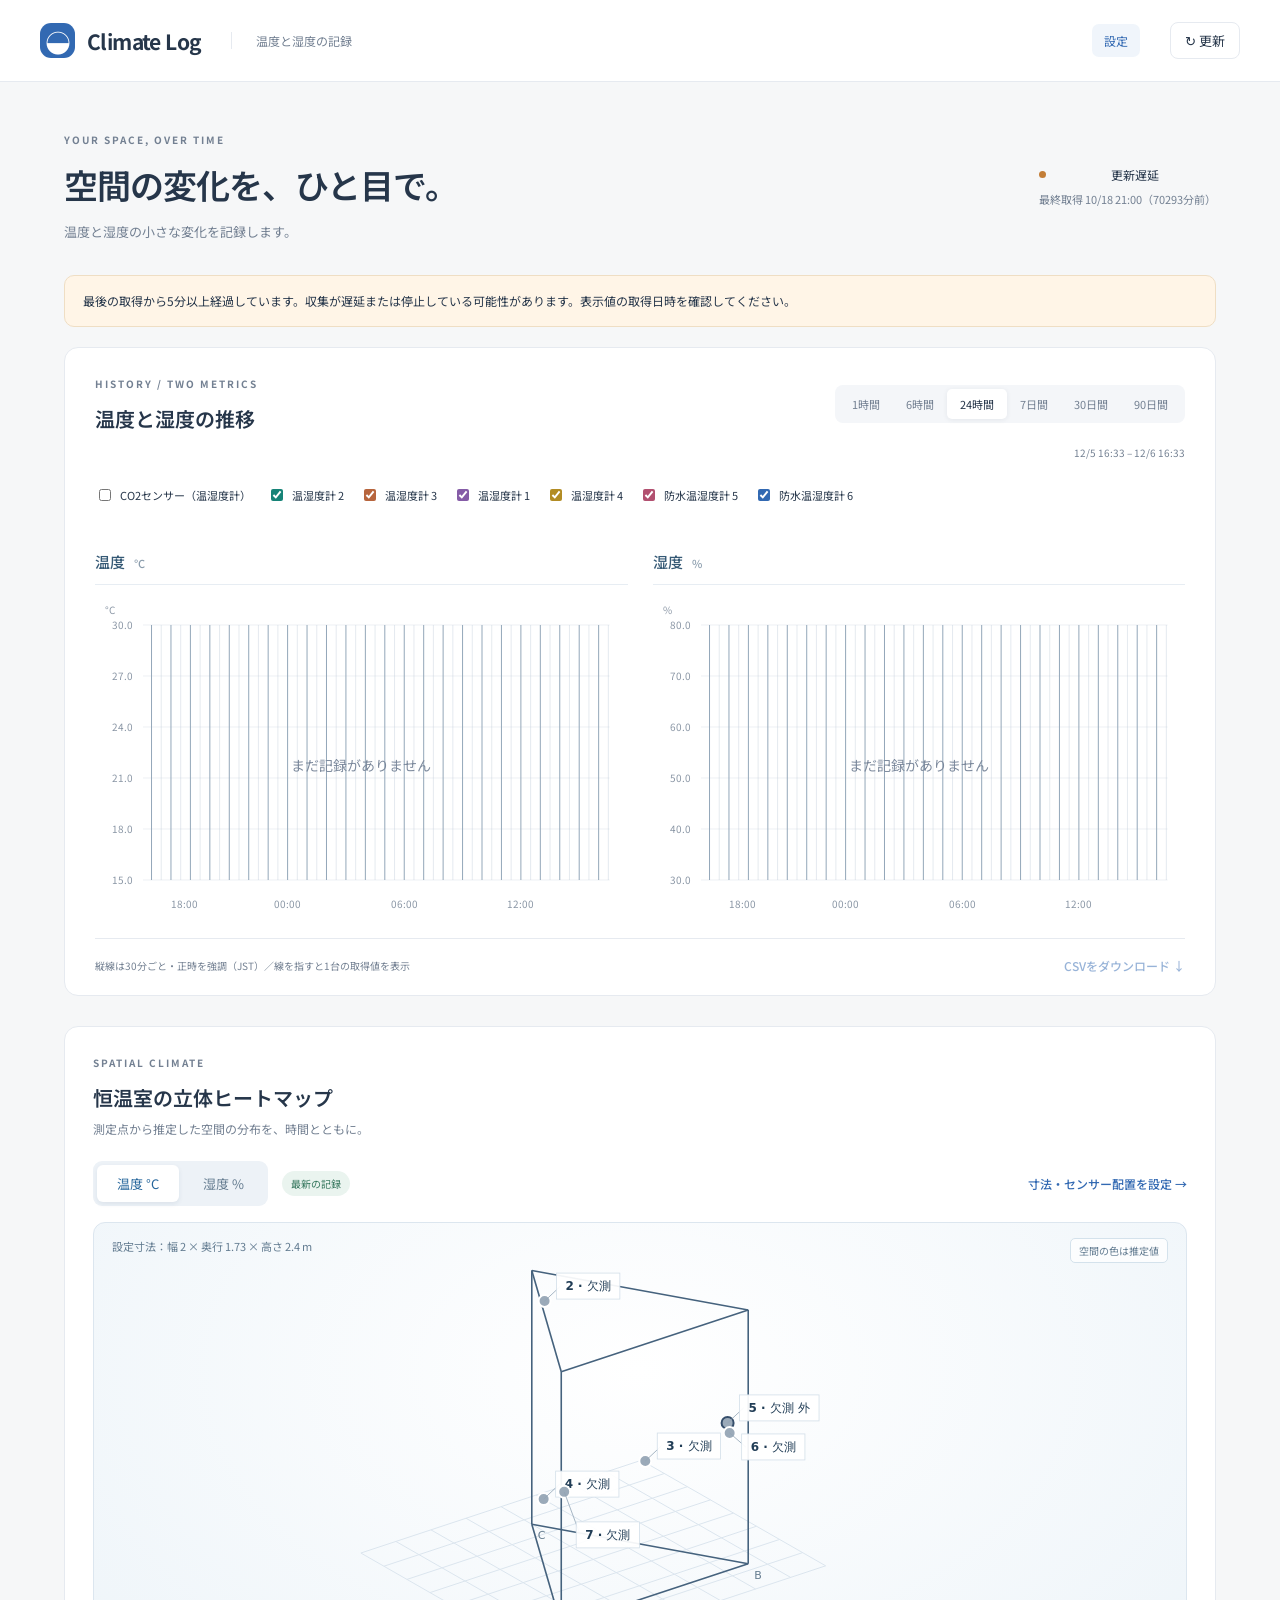
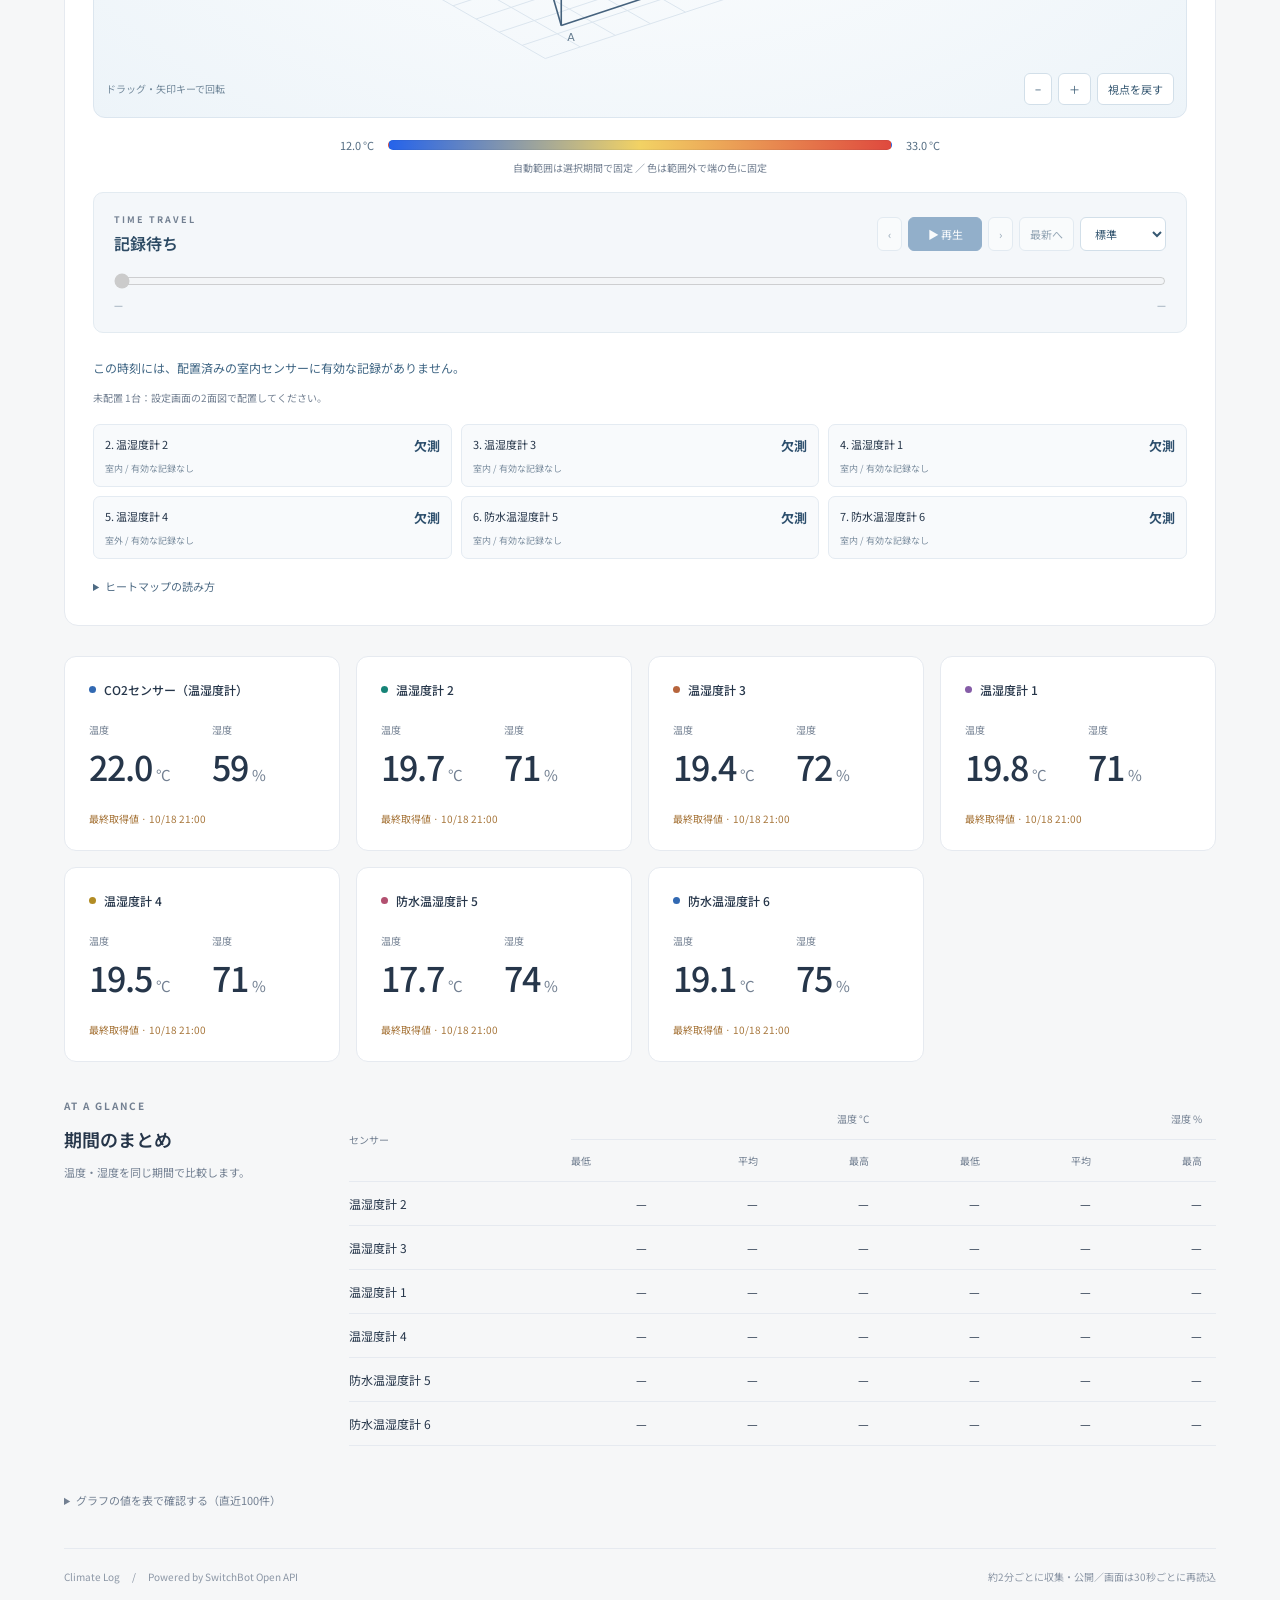
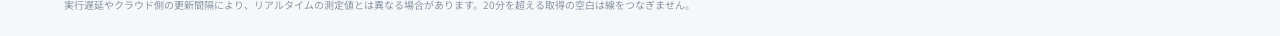
==== docs/index.html @ 937b3501 "Prioritize climate graphs, restore period controls and align half-hour grids" ====
<!doctype html>
<html lang="ja">
<head>
  <meta charset="utf-8">
  <meta name="viewport" content="width=device-width,initial-scale=1">
  <meta name="description" content="SwitchBot温湿度計の記録を、日々の変化がわかるグラフで。">
  <meta name="color-scheme" content="light">
  <title>Climate Log — 温度と湿度の記録</title>
  <link rel="stylesheet" href="./style.css?v=6">
</head>
<body>
  <header class="topbar"><a class="brand" href="./"><span class="brand-icon" aria-hidden="true">◒</span> Climate Log</a><span class="top-caption">温度と湿度の記録</span><a class="settings-link" href="./settings.html">設定</a><button id="refresh" class="refresh" type="button">↻ <span>更新</span></button></header>
  <main>
    <div class="intro"><div><p class="eyebrow">YOUR SPACE, OVER TIME</p><h1>空間の変化を、<br class="mobile-break">ひと目で。</h1><p class="subtitle">温度と湿度の小さな変化を記録します。</p></div><div class="connection"><span id="status-dot" class="dot"></span><span id="connection-label">読み込み中</span><small id="last-update">取得状態を確認しています</small></div></div>
    <div id="notice" class="notice" role="status" aria-live="polite" hidden></div>
    <section id="setup" class="setup" hidden aria-labelledby="setup-title"><span class="setup-icon" aria-hidden="true">⌁</span><div><p class="eyebrow">READY TO CONNECT</p><h2 id="setup-title">最初の記録を待っています</h2><p>GitHubにSwitchBotの接続情報を登録すると、ここに実際の温度と湿度が表示されます。</p><ol><li>SwitchBotアプリでToken・Secretを取得</li><li>リポジトリのActions secretsに登録</li><li>Actionsから「Collect and publish climate」を実行</li></ol><p class="setup-note">APIキーをこのページに入力する必要はありません。詳しい手順はリポジトリのREADMEをご覧ください。</p><button id="demo-toggle" class="text-button" type="button">サンプルデータで表示を試す →</button></div></section>
    <section class="chart-panel history-panel" aria-labelledby="chart-title"><div class="panel-heading"><div><p class="eyebrow">HISTORY / TWO METRICS</p><h2 id="chart-title">温度と湿度の推移</h2></div><div class="periods" role="group" aria-label="表示期間"><button type="button" data-days="0.041666666666666664" aria-pressed="false">1時間</button><button type="button" data-days="0.25" aria-pressed="false">6時間</button><button type="button" data-days="1" aria-pressed="true">24時間</button><button type="button" data-days="7" aria-pressed="false">7日間</button><button type="button" data-days="30" aria-pressed="false">30日間</button><button type="button" data-days="90" aria-pressed="false">90日間</button></div></div><p id="range-label" class="range-label history-range"></p><div id="legend" class="legend" aria-label="グラフの表示センサー"></div><div class="parallel-charts"><section class="metric-chart" aria-labelledby="temperature-chart-title"><h3 id="temperature-chart-title">温度 <span>°C</span></h3><div class="chart-wrap"><svg tabindex="0" id="chart-temperature" role="img" aria-label="温度の推移グラフ"></svg><div id="chart-empty-temperature" class="chart-empty"><span>まだ記録がありません</span></div><div id="tooltip-temperature" class="tooltip" role="tooltip" hidden></div></div></section><section class="metric-chart" aria-labelledby="humidity-chart-title"><h3 id="humidity-chart-title">湿度 <span>%</span></h3><div class="chart-wrap"><svg tabindex="0" id="chart-humidity" role="img" aria-label="湿度の推移グラフ"></svg><div id="chart-empty-humidity" class="chart-empty"><span>まだ記録がありません</span></div><div id="tooltip-humidity" class="tooltip" role="tooltip" hidden></div></div></section></div><div class="chart-footer"><span>縦線は30分ごと・正時を強調（JST）／線を指すと1台の取得値を表示</span><button id="csv" class="text-button" type="button" disabled>CSVをダウンロード ↓</button></div></section>
    <section class="spatial-panel" aria-labelledby="heat-title">
      <div class="panel-heading"><div><p class="eyebrow">SPATIAL CLIMATE</p><h2 id="heat-title">恒温室の立体ヒートマップ</h2><p class="panel-subtitle">測定点から推定した空間の分布を、時間とともに。</p></div></div>
      <div class="heat-toolbar"><div role="tablist" aria-label="ヒートマップの表示項目" class="heat-tabs"><button id="heat-temperature-tab" type="button" role="tab" data-heat-metric="temperature" aria-selected="true" aria-controls="heat-visual">温度 °C</button><button id="heat-humidity-tab" type="button" role="tab" data-heat-metric="humidity" aria-selected="false" aria-controls="heat-visual">湿度 %</button></div><span id="heat-live-label" class="live-pill">最新の記録</span><a href="./settings.html#placement-title" class="text-button">寸法・センサー配置を設定 →</a></div>
      <div class="heat-visual" id="heat-visual" role="tabpanel" aria-labelledby="heat-temperature-tab"><div class="scene-meta"><span id="heat-dimensions"></span><span class="estimate-badge">空間の色は推定値</span></div><canvas id="heatmap-canvas" tabindex="0" role="img" aria-label="三角柱状恒温室の3Dヒートマップ">実測値は下のセンサー一覧をご覧ください。</canvas><div class="scene-tools"><span>ドラッグ・矢印キーで回転</span><button type="button" id="heat-zoom-out" aria-label="3D表示を縮小">−</button><button type="button" id="heat-zoom-in" aria-label="3D表示を拡大">＋</button><button type="button" id="heat-reset-view">視点を戻す</button></div></div>
      <div class="heat-legend"><span id="heat-scale-min">—</span><div id="heat-colorbar" class="colorbar"></div><span id="heat-scale-max">—</span></div><p id="heat-scale-note" class="field-hint"></p>
      <div class="time-player"><div class="time-player-head"><div><p class="eyebrow">TIME TRAVEL</p><output id="heat-time-label" for="heat-time">記録待ち</output></div><div class="player-buttons"><button type="button" id="heat-prev" aria-label="前の取得時刻">‹</button><button type="button" id="heat-play" aria-pressed="false">▶ 再生</button><button type="button" id="heat-next" aria-label="次の取得時刻">›</button><button type="button" id="heat-latest">最新へ</button><select id="heat-speed" aria-label="再生速度"><option value="2000">ゆっくり</option><option value="1000" selected>標準</option><option value="300">速い</option></select></div></div><input id="heat-time" type="range" min="0" max="0" value="0" aria-label="ヒートマップの取得時刻"><div class="time-ends"><span id="heat-start">—</span><span id="heat-end">—</span></div></div>
      <p id="heat-status" class="spatial-status" role="status">センサーを配置すると、室内の分布を推定できます。</p><p id="heat-unplaced" class="field-hint"></p><div id="heat-sensor-list" class="heat-sensor-list" aria-label="選択時刻のセンサー実測値"></div>
      <details class="heat-method"><summary>ヒートマップの読み方</summary><p>丸印は配置したセンサー、その横の数字は実測値です。面の色は室内の有効な測定点から距離による重み付けで推定した値です。測定点が少ない場所や測定点に囲まれていない場所ほど不確かです。空気の流れや壁の断熱は計算していません。</p><p>室外センサーは点と実測値だけを表示し、室内の補間には使いません。選択時刻より未来の値や有効時間を超えた古い値は使いません。配置設定は現在の配置を過去の記録にも適用します。再生は選択期間内の実際の取得時刻に沿って進みます。</p></details>
    </section>
    <section id="sensor-cards" class="sensor-cards" aria-label="センサーの現在値"></section>
    <section class="details" id="summary-section"><div><p class="eyebrow">AT A GLANCE</p><h2>期間のまとめ</h2><p>温度・湿度を同じ期間で比較します。</p></div><div class="table-wrap"><table><thead><tr><th rowspan="2" scope="col">センサー</th><th colspan="3" scope="colgroup">温度 °C</th><th colspan="3" scope="colgroup">湿度 %</th></tr><tr><th>最低</th><th>平均</th><th>最高</th><th>最低</th><th>平均</th><th>最高</th></tr></thead><tbody id="summary"></tbody></table></div></section>
    <details class="readings" id="readings-section"><summary>グラフの値を表で確認する（直近100件）</summary><div class="table-wrap"><table><thead><tr><th>取得日時（JST）</th><th>センサー</th><th>温度 °C</th><th>湿度 %</th></tr></thead><tbody id="readings"></tbody></table></div></details>
    <footer><span>Climate Log <span class="footer-divider">/</span> Powered by SwitchBot Open API</span><span id="cadence-label">約2分ごとに収集・公開／画面は60秒ごとに再読込</span><p>実行遅延やクラウド側の更新間隔により、リアルタイムの測定値とは異なる場合があります。<span id="gap-label">20分を超える取得の空白は線をつなぎません。</span></p></footer>
  </main><script type="module" src="./app.mjs?v=6"></script>
</body>
</html>
---- docs/style.css ----
@import url('https://fonts.googleapis.com/css2?family=Noto+Sans+JP:wght@400;500;600;700&display=swap');
:root{font-family:Inter,"Noto Sans JP",system-ui,sans-serif;color:#26364a;background:#f6f7f8;font-synthesis:none;--blue:#3269b2;--muted:#738092;--line:#e6eaf0}*{box-sizing:border-box}body{margin:0}button,a{-webkit-tap-highlight-color:transparent}button{font:inherit;cursor:pointer}button:focus-visible,a:focus-visible,summary:focus-visible{outline:3px solid #588acf;outline-offset:4px}button:disabled{opacity:.4;cursor:default}button{color:inherit}a{color:inherit;text-decoration:none}.topbar{background:#fff;border-bottom:1px solid var(--line);height:82px;display:flex;align-items:center;gap:30px;padding:0 max(calc((100% - 1200px)/2),32px)}.brand{font-size:21px;letter-spacing:-.6px;font-weight:700;display:flex;align-items:center;gap:12px}.brand-icon{display:grid;place-items:center;font-size:26px;color:#fff;background:var(--blue);height:35px;width:35px;border-radius:11px}.top-caption{font-size:12px;color:var(--muted);border-left:1px solid var(--line);padding-left:24px}.refresh{margin-left:auto;background:white;border:1px solid var(--line);border-radius:8px;padding:8px 14px;font-size:13px}main{max-width:1200px;margin:auto;padding:50px 24px 22px}.intro{display:flex;justify-content:space-between;align-items:center;margin-bottom:34px;gap:25px}.eyebrow{font-size:10px;letter-spacing:2px;font-weight:700;color:var(--muted);margin:0 0 13px}h1{font-size:34px;font-weight:600;letter-spacing:-1px;margin:0 0 13px}h2{font-size:20px;font-weight:600;margin:0}.subtitle{font-size:13px;color:var(--muted);margin:0}.mobile-break{display:none}.connection{display:grid;grid-template-columns:auto auto;column-gap:8px;row-gap:8px;font-size:12px;align-items:center}.connection small{grid-column:1/3;color:var(--muted);font-size:11px}.dot{width:7px;height:7px;border-radius:50%;background:#adb7c5}.dot.ok{background:#2c9c80;box-shadow:0 0 0 4px #e4f3ed}.dot.error{background:#c37e37}.notice{padding:14px 18px;background:#fff5e7;border:1px solid #efdec4;border-radius:10px;font-size:12px;margin-bottom:20px;line-height:1.8}.notice[hidden],.setup[hidden],.tooltip[hidden]{display:none}.setup{background:#edf3fa;border:1px solid #dce7f5;border-radius:14px;padding:28px 32px;display:flex;gap:24px;margin:0 0 25px}.setup-icon{font-size:48px;color:var(--blue);line-height:1}.setup .eyebrow{color:#6786ad}.setup p,.setup ol{font-size:12px;line-height:1.9;color:#5c718d}.setup ol{padding-left:20px}.setup-note{font-size:11px!important}.text-button{border:0;background:transparent;padding:5px 0;color:var(--blue);font-size:12px;font-weight:500}.sensor-cards{display:grid;grid-template-columns:repeat(auto-fit,minmax(230px,1fr));gap:16px;margin-bottom:26px}.sensor-card{background:white;border:1px solid var(--line);border-radius:12px;padding:24px;position:relative;overflow:hidden}.sensor-name{font-size:12px;font-weight:500;display:flex;align-items:center;gap:8px;margin:0 0 24px}.sensor-name i{height:7px;width:7px;border-radius:50%;background:var(--sensor)}.card-values{display:grid;grid-template-columns:1fr 1fr;gap:20px}.card-values small{font-size:10px;display:block;color:var(--muted);margin-bottom:5px}.value{font-size:34px;letter-spacing:-1px;white-space:nowrap;font-weight:500}.value span{font-size:15px;color:var(--muted);margin-left:4px;font-weight:400}.card-time{color:var(--muted);font-size:10px;margin:20px 0 0}.card-time.stale{color:#a7763b}.chart-panel{background:white;border:1px solid var(--line);border-radius:14px;padding:28px 30px 16px}.panel-heading{display:flex;justify-content:space-between;align-items:center;gap:15px}.periods{display:flex;padding:4px;background:#f4f6f9;border-radius:8px}.periods button{border:0;background:transparent;padding:7px 13px;border-radius:5px;font-size:11px;color:var(--muted)}.periods button[aria-pressed=true]{background:white;color:#26364a;box-shadow:0 1px 5px #24364c14}.chart-controls{display:flex;justify-content:space-between;align-items:center;margin-top:28px;border-bottom:1px solid var(--line)}.metrics{display:flex;gap:23px}.metrics button{background:none;border:0;border-bottom:2px solid transparent;padding:0 0 14px;font-size:13px;color:var(--muted)}.metrics button span{font-size:10px;margin-left:4px}.metrics button[aria-pressed=true]{color:var(--blue);border-bottom-color:var(--blue);font-weight:600}.range-label{font-size:10px;color:var(--muted)}.legend{display:flex;flex-wrap:wrap;gap:16px;min-height:47px;align-items:center}.legend label{display:flex;gap:6px;align-items:center;font-size:11px;cursor:pointer}.legend input{accent-color:var(--sensor);width:12px;height:12px}.chart-wrap{position:relative;min-height:260px}#chart{display:block;width:100%;height:auto;min-height:260px;overflow:visible;touch-action:pan-y}.chart-empty{position:absolute;inset:0;display:flex;align-items:center;justify-content:center;flex-direction:column;gap:10px;color:#7d8a9d;font-size:14px;pointer-events:none}.chart-empty small{font-size:11px}.chart-empty[hidden]{display:none}.tooltip{position:absolute;top:12px;right:20px;max-width:260px;background:#fffefc;box-shadow:0 4px 20px #24364c25;border:1px solid var(--line);padding:12px 15px;border-radius:8px;font-size:11px;pointer-events:none;white-space:pre-line;line-height:1.8}.chart-footer{display:flex;align-items:center;justify-content:space-between;gap:15px;border-top:1px solid var(--line);padding-top:13px;margin-top:8px;font-size:10px;color:var(--muted)}.details{display:grid;grid-template-columns:250px 1fr;align-items:start;gap:35px;margin:36px 0}.details h2{font-size:18px}.details p:not(.eyebrow){font-size:11px;line-height:1.8;color:var(--muted)}.table-wrap{overflow:auto}table{width:100%;border-collapse:collapse;text-align:right;font-size:12px;white-space:nowrap}th{color:var(--muted);font-size:10px;font-weight:400}th,td{padding:13px 14px;border-bottom:1px solid var(--line)}th:first-child,td:first-child{text-align:left;padding-left:0}.readings{font-size:11px;color:var(--muted);margin:0 0 30px}.readings summary{cursor:pointer;padding:10px 0}.readings .table-wrap{max-height:340px}footer{border-top:1px solid var(--line);padding-top:20px;color:#8b96a5;display:flex;justify-content:space-between;flex-wrap:wrap;gap:12px;font-size:10px}.footer-divider{padding:0 10px}footer p{width:100%;font-size:10px;line-height:1.8;margin:0}svg text{font-family:inherit;fill:#8a96a5;font-size:10px}svg .grid{stroke:#edf0f4;stroke-width:1}svg .series{fill:none;stroke-width:2;stroke-linecap:round;stroke-linejoin:round}svg .hit{fill:transparent}.demo-tag{color:#a6752e}@media(max-width:700px){.topbar{height:68px;padding:0 20px;gap:12px}.top-caption{display:none}main{padding:32px 18px 20px}.intro{align-items:flex-start;margin-bottom:26px}h1{font-size:28px;line-height:1.5}.mobile-break{display:block}.connection{padding-top:6px;max-width:140px;font-size:10px}.connection small{font-size:9px;line-height:1.8}.eyebrow{font-size:8px;letter-spacing:1.6px}.subtitle{font-size:11px;line-height:1.8}.setup{padding:22px 20px;gap:14px}.setup-icon{display:none}.setup h2{font-size:17px}.sensor-cards{grid-template-columns:repeat(auto-fit,minmax(150px,1fr));gap:10px}.sensor-card{padding:18px 14px}.sensor-name{margin-bottom:18px}.card-values{gap:12px}.value{font-size:27px}.value span{font-size:12px}.card-time{font-size:9px}.chart-panel{padding:22px 16px 15px}.panel-heading{align-items:flex-start;flex-direction:column;gap:18px}.panel-heading h2{font-size:18px}.periods{width:100%}.periods button{flex:1;padding:8px 10px}.chart-controls{margin-top:23px;align-items:flex-start;gap:10px}.range-label{font-size:9px;max-width:130px;line-height:1.8;text-align:right}.chart-wrap,#chart{min-height:230px}.chart-footer{align-items:flex-start;flex-direction:column;gap:6px;font-size:9px}.chart-empty{font-size:12px}.chart-empty small{font-size:9px;text-align:center}.details{grid-template-columns:1fr;gap:10px;margin:30px 0}.details .eyebrow{margin-bottom:8px}th,td{padding:12px 9px}footer{font-size:9px}.tooltip{right:0;top:0;font-size:10px}}

[hidden]{display:none!important}.topbar .settings-link{margin-left:auto;font-size:12px;color:var(--blue);padding:8px 12px;border-radius:7px;background:#f0f5fb;white-space:nowrap}.topbar .settings-link+.refresh{margin-left:0}.tooltip{right:auto;max-width:260px;min-width:150px;padding:14px 17px;border-left:3px solid var(--sensor);white-space:normal;z-index:2;box-shadow:0 6px 28px #24364c30}.tooltip-name{font-size:11px;color:#536275;margin-bottom:4px;overflow-wrap:anywhere}.tooltip-value{font-size:30px;line-height:1.3;letter-spacing:-.7px;font-weight:600;color:#1f344f;white-space:nowrap}.tooltip-time{font-size:10px;color:#7a8799;margin-top:7px}#chart{height:330px;min-height:0;cursor:crosshair}svg .series{vector-effect:non-scaling-stroke}.periods{flex-wrap:wrap}.shared-badge{padding:8px 12px;background:#e9f2ee;border:1px solid #d1e4da;color:#43846c;border-radius:20px;font-size:11px;white-space:nowrap}.settings-main{max-width:1120px}.settings-main .intro{margin-bottom:30px}.settings-section{display:grid;grid-template-columns:230px 1fr;gap:35px;padding:34px 0;border-top:1px solid var(--line)}.settings-section-title p:not(.eyebrow){font-size:11px;color:var(--muted);line-height:1.9;margin-top:12px}.settings-section-title h2{font-size:18px}.settings-section-body{background:white;border:1px solid var(--line);border-radius:12px;padding:26px}.axis-card{margin:0 0 24px;padding:18px 0 0;border:0;border-top:1px solid var(--line)}.axis-card legend{font-size:14px;font-weight:600;padding-right:13px}.axis-card legend span{font-size:11px;color:var(--muted);margin-left:6px}.axis-fields,.form-grid{display:grid;grid-template-columns:1fr 1fr;gap:24px}.field{min-width:0}.field>label{font-size:12px;display:block;margin-bottom:9px;font-weight:500}.field input[type=number],.field select,.number-with-unit{width:100%;border:1px solid #d8e0e9;border-radius:7px;background:white;color:#26364a;font:inherit;font-size:13px;height:43px;padding:10px 12px}.number-with-unit{display:flex;align-items:center;padding:0 12px;gap:6px}.number-with-unit input[type=number]{border:0;padding-left:0;min-width:0;height:39px;outline-offset:0}.number-with-unit:has(input:disabled){background:#f3f5f7}.field input:disabled{color:#a5aeba;background:#f3f5f7}.number-with-unit span{font-size:12px;color:var(--muted)}.check{display:flex;align-items:center;gap:8px;font-size:11px!important;color:#536275;font-weight:400!important;margin-top:12px;line-height:1.7}.check input{width:14px;height:14px;accent-color:var(--blue);flex-shrink:0}.field-hint{font-size:10px;color:var(--muted);line-height:1.9;margin-bottom:0}.sensor-preferences{border:0;padding:0;margin:25px 0}.sensor-preferences legend{font-size:12px;font-weight:500}.settings-sensors,.toggle-grid{display:grid;grid-template-columns:1fr 1fr;gap:0 18px}.toggle-grid{padding-top:12px;border-top:1px solid var(--line)}.settings-actions{display:flex;justify-content:space-between;align-items:center;gap:15px;flex-wrap:wrap;padding:22px 0}.settings-actions>div{display:flex;gap:12px;align-items:center}.settings-actions p{width:100%;font-size:11px;color:var(--muted);line-height:1.8}.primary-button,.secondary-button{font:inherit;font-size:12px;font-weight:500;line-height:1.5;border-radius:7px;padding:11px 18px;cursor:pointer;white-space:nowrap}.primary-button{border:1px solid var(--blue);background:var(--blue);color:white}.secondary-button{border:1px solid #d7e0eb;background:white;color:#45586f}.primary-button:disabled{opacity:.5}.settings-help{font-size:11px;color:var(--muted);margin:10px 0 30px;line-height:1.9}.settings-help summary{cursor:pointer;color:#536275}.settings-help a,dialog a{color:var(--blue);text-decoration:underline;text-underline-offset:3px}.notice.error,.form-error{background:#fff0ee;color:#a34636;border:1px solid #efd4cd}.form-error{border-radius:7px;padding:11px;font-size:12px;line-height:1.8;margin:15px 0}dialog{border:1px solid var(--line);border-radius:15px;max-width:520px;width:calc(100% - 30px);padding:28px;color:#26364a;box-shadow:0 18px 90px #142d4d38}dialog::backdrop{background:#1c304458;backdrop-filter:blur(3px)}.dialog-heading{display:flex;justify-content:space-between;align-items:flex-start;gap:15px}.dialog-heading h2{font-size:21px}.icon-button{font-size:23px;line-height:1;background:transparent;border:0;padding:5px;color:#748297}dialog p,dialog details{font-size:12px;line-height:1.9;color:#65758a}dialog label{display:block;font-size:12px;margin-top:20px}dialog input[type=password]{width:100%;height:44px;border:1px solid #d8e0e9;border-radius:7px;padding:10px 12px;margin-top:9px;font:inherit;font-size:13px}dialog details{margin:18px 0}dialog details summary{cursor:pointer}dialog ol{padding-left:19px}dialog .primary-button{width:100%;margin-top:9px}
@media(max-width:700px){.topbar .settings-link{font-size:11px;padding:7px 9px}.topbar{gap:9px}.brand{font-size:18px;gap:8px}.brand-icon{width:30px;height:30px;font-size:23px}.refresh{padding:7px 9px}.tooltip{padding:11px 13px;max-width:200px;min-width:135px}.tooltip-value{font-size:27px}.settings-section{grid-template-columns:1fr;gap:12px;padding:25px 0}.settings-section-title p:not(.eyebrow){margin:8px 0 0}.settings-section-body{padding:20px 17px}.axis-fields,.form-grid{gap:19px 14px}.check{font-size:10px!important;gap:5px}.shared-badge{font-size:9px;padding:7px 9px}.settings-main .intro{gap:12px}.settings-main h1{font-size:26px}.settings-actions>div{flex-wrap:wrap;gap:10px}.settings-actions{align-items:flex-start;gap:18px}.settings-actions>div:last-of-type{width:100%}.settings-actions>div:last-of-type button{flex:1;padding:11px 10px}.settings-actions p{font-size:10px}.field>label{font-size:11px}.field input[type=number],.field select{font-size:12px}.settings-sensors{grid-template-columns:1fr}dialog{padding:22px}.periods button{padding:7px 8px;min-width:45px}#chart{height:300px}}
/* Spatial climate workspace */
.spatial-panel{background:#fff;border:1px solid var(--line);border-radius:14px;padding:28px;margin:0 0 30px}.panel-subtitle{font-size:12px;color:var(--muted);margin:8px 0 0}.spatial-panel .panel-heading{gap:20px}.heat-toolbar{display:flex;align-items:center;gap:14px;flex-wrap:wrap;margin:24px 0 16px}.heat-tabs{display:inline-flex;padding:4px;background:#edf2f7;border-radius:9px;gap:4px}.heat-tabs button{font:inherit;font-size:13px;border:0;border-radius:6px;padding:9px 20px;background:transparent;color:#657c90;cursor:pointer}.heat-tabs button[aria-selected=true]{color:#24659b;background:#fff;box-shadow:0 2px 5px #173c6115}.live-pill{font-size:10px;padding:5px 9px;background:#eaf4ef;color:#37785f;border-radius:20px}.heat-toolbar>a{margin-left:auto}.heat-visual{position:relative;overflow:hidden;border:1px solid #dce6ef;border-radius:12px;background:radial-gradient(ellipse at 50% 30%,#fff,#edf4f9)}#heatmap-canvas{display:block;width:100%;height:450px;touch-action:none;cursor:grab}#heatmap-canvas:active{cursor:grabbing}.scene-meta{display:flex;justify-content:space-between;position:absolute;top:15px;left:18px;right:18px;font-size:11px;color:#637c91;pointer-events:none;gap:15px}.estimate-badge{border:1px solid #d4e2ec;padding:4px 8px;border-radius:5px;background:#ffffffc9;white-space:nowrap;font-size:10px}.scene-tools{display:flex;align-items:center;justify-content:flex-end;gap:6px;padding:0 12px 12px;position:relative}.scene-tools span{margin-right:auto;font-size:10px;color:#73899b}.scene-tools button,.player-buttons button,.player-buttons select{font:inherit;font-size:11px;color:#365872;background:#fff;border:1px solid #d2dfe9;padding:7px 10px;border-radius:6px;cursor:pointer}.scene-tools button:focus-visible,.player-buttons button:focus-visible{outline:2px solid #2879b6}.heat-legend{display:flex;align-items:center;gap:14px;font-size:11px;color:#536c82;max-width:600px;margin:19px auto 0}.colorbar{height:10px;flex:1;border-radius:6px;border:1px solid #142b4510}.heat-legend+.field-hint{text-align:center;margin:5px 0 15px}.time-player{padding:20px;background:#f4f7fa;border:1px solid #e3ebf1;border-radius:10px}.time-player-head{display:flex;align-items:center;justify-content:space-between;gap:15px}.time-player .eyebrow{font-size:9px;margin:0 0 5px}.time-player output{font-size:16px;color:#2c4a64;font-weight:600;font-variant-numeric:tabular-nums}.player-buttons{display:flex;gap:6px;flex-wrap:wrap}.player-buttons #heat-play{background:#32699c;border-color:#32699c;color:#fff;min-width:74px}.time-player>input{width:100%;accent-color:#3b7ba9;margin:18px 0 8px;cursor:ew-resize}.time-ends{display:flex;justify-content:space-between;font-size:10px;color:#7c90a2;gap:15px}.spatial-status{font-size:12px;color:#416785;padding:12px 0 0;line-height:1.8;margin-bottom:3px}.heat-sensor-list{display:grid;grid-template-columns:repeat(3,1fr);gap:9px;margin:17px 0}.heat-reading{background:#f8fafc;border:1px solid #e4ebf2;border-radius:7px;padding:11px;display:grid;grid-template-columns:1fr auto;gap:7px;font-size:11px}.heat-reading span{overflow-wrap:anywhere}.heat-reading strong{font-size:13px;color:#2c4e6c;white-space:nowrap}.heat-reading small{grid-column:1/-1;color:#7d8fa0;font-size:9px}.heat-method{font-size:11px;line-height:1.9;color:#75889a;margin-top:16px}.heat-method summary{cursor:pointer;color:#4e6b84}.parallel-charts{display:grid;grid-template-columns:1fr 1fr;gap:25px;min-width:0}.metric-chart{min-width:0}.metric-chart h3{font-size:15px;color:#355975;font-weight:500;border-bottom:1px solid #e7edf3;padding:12px 0}.metric-chart h3 span{font-size:11px;color:#8a9cac;margin-left:6px}.metric-chart .chart-wrap{margin:0;width:100%;height:330px}.metric-chart svg{width:100%;height:330px;cursor:crosshair}.metric-chart .tooltip{font-size:11px}.history-panel .panel-heading{margin-bottom:22px}.history-panel .legend{padding-bottom:10px}.spatial-settings-section{grid-template-columns:1fr}.spatial-settings-section .settings-section-title{max-width:700px}.room-fields{grid-template-columns:repeat(4,1fr)}.placement-selection{display:flex;align-items:flex-end;gap:22px;flex-wrap:wrap;padding:24px 0 15px}.placement-selection>.field{flex:1;min-width:220px}.placement-selection .check{padding-bottom:10px}.position-fields{grid-template-columns:repeat(3,1fr)}.orthographic-views{display:grid;grid-template-columns:1fr 1fr;gap:18px;margin:20px 0 10px}.orthographic-views>div{min-width:0}.orthographic-views h3{font-size:13px;font-weight:500;color:#436078}.orthographic-views h3 span{font-size:10px;color:#8c9bab;margin-left:8px}.orthographic-views svg{width:100%;height:285px;display:block;border:1px solid #dce6ee;border-radius:7px;touch-action:none;cursor:crosshair}.placement-point{cursor:grab;outline:none}.placement-point:focus circle{stroke:#153b5c;stroke-width:3}.placement-summary{display:flex;flex-wrap:wrap;gap:8px;margin:18px 0}.placement-summary-item{font:inherit;font-size:10px;color:#6d8194;background:#f6f8fb;border:1px solid #e0e7ee;border-radius:6px;padding:8px 10px;cursor:pointer;text-align:left}.placement-summary-item.selected{color:#255e8e;border-color:#76a3c4;background:#edf5fb}.color-fields{display:grid;grid-template-columns:repeat(3,1fr);gap:15px;margin:22px 0}.color-fields input[type=color]{width:100%;height:42px;border:1px solid #d8e0e9;border-radius:6px;background:#fff;padding:3px;cursor:pointer}.color-preview{height:13px;border:1px solid #dce4ec;border-radius:6px;margin:15px 0 8px}.heat-colors-card>.text-button{font-size:10px}.heat-colors-card .axis-fields .check{margin-top:10px}.settings-section-title h2{scroll-margin-top:30px}.metric-chart .chart-empty{pointer-events:none}input[type=range]:focus-visible{outline:2px solid #256ba5;outline-offset:5px}button:disabled{cursor:default;opacity:.5}
@media(max-width:900px){.parallel-charts{grid-template-columns:1fr;gap:20px}.heat-sensor-list{grid-template-columns:repeat(2,1fr)}.orthographic-views svg{height:250px}}
@media(max-width:700px){.spatial-panel{padding:18px 13px}.spatial-panel .panel-heading{align-items:flex-start;flex-direction:column;gap:16px}.spatial-panel .periods{width:100%}.heat-toolbar{gap:8px;margin-top:18px}.heat-toolbar>a{font-size:10px;width:100%;margin-left:0}.heat-tabs button{padding:8px 17px;font-size:12px}.scene-meta{left:10px;right:10px;font-size:9px;align-items:flex-start}.estimate-badge{font-size:8px;padding:3px 5px}#heatmap-canvas{height:360px}.scene-tools span{font-size:8px}.scene-tools button{padding:6px 8px;font-size:10px}.time-player{padding:14px 11px}.time-player-head{flex-direction:column;align-items:flex-start;gap:12px}.time-player output{font-size:14px}.player-buttons button,.player-buttons select{font-size:10px;padding:7px 9px}.time-ends{font-size:8px}.heat-reading{padding:9px;font-size:10px;display:flex;flex-direction:column;gap:5px}.heat-reading strong{font-size:13px}.heat-reading small{font-size:8px}.heat-legend{gap:10px;font-size:10px}.heat-legend+.field-hint{font-size:8px}.spatial-status{font-size:11px}.heat-method{font-size:10px}.metric-chart .chart-wrap,.metric-chart svg{height:300px}.room-fields{grid-template-columns:1fr 1fr}.orthographic-views{grid-template-columns:1fr;gap:13px}.orthographic-views svg{height:285px}.position-fields{gap:9px}.placement-selection{gap:8px}.placement-selection>.field{width:100%;flex:auto}.placement-selection .check{padding-bottom:0;margin-top:6px}.color-fields{gap:10px}.color-fields .field>label{font-size:10px}.position-fields input[type=number]{padding:10px 8px}.position-fields .field>label{font-size:10px}}

.history-panel{margin-bottom:30px}.history-panel .panel-heading{gap:18px;align-items:center;flex-wrap:wrap;margin-bottom:12px}.history-range{display:block;text-align:right;margin:0 0 16px;line-height:1.6}.time-grid{stroke:#becbd8;stroke-width:.7;vector-effect:non-scaling-stroke}.time-grid.whole-hour{stroke:#93a7b9;stroke-width:1}.time-tick{font-variant-numeric:tabular-nums}
@media(max-width:700px){.history-panel .panel-heading{align-items:flex-start;flex-direction:column;gap:15px}.history-panel .periods{width:100%}.history-range{font-size:10px;text-align:left}.history-panel .periods button{min-width:44px;padding:7px 8px}}
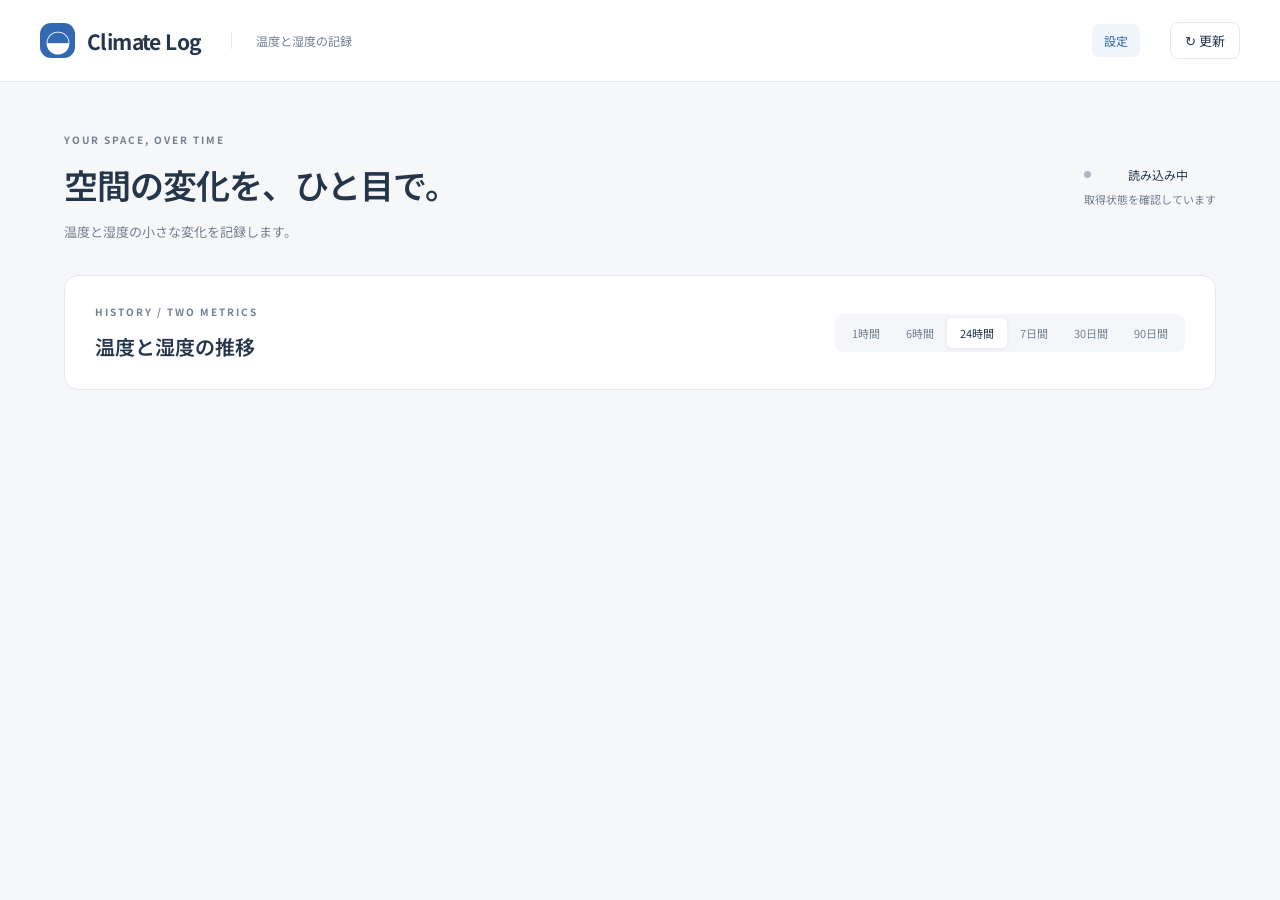
==== commit cb000b33: "Collect selected hub and plugs, exclude CO2, and name 3D sensors" ====
--- a/docs/index.html
+++ b/docs/index.html
@@ -6,7 +6,7 @@
   <meta name="description" content="SwitchBot温湿度計の記録を、日々の変化がわかるグラフで。">
   <meta name="color-scheme" content="light">
   <title>Climate Log — 温度と湿度の記録</title>
-  <link rel="stylesheet" href="./style.css?v=6">
+  <link rel="stylesheet" href="./style.css?v=7">
 </head>
 <body>
   <header class="topbar"><a class="brand" href="./"><span class="brand-icon" aria-hidden="true">◒</span> Climate Log</a><span class="top-caption">温度と湿度の記録</span><a class="settings-link" href="./settings.html">設定</a><button id="refresh" class="refresh" type="button">↻ <span>更新</span></button></header>
@@ -14,20 +14,24 @@
     <div class="intro"><div><p class="eyebrow">YOUR SPACE, OVER TIME</p><h1>空間の変化を、<br class="mobile-break">ひと目で。</h1><p class="subtitle">温度と湿度の小さな変化を記録します。</p></div><div class="connection"><span id="status-dot" class="dot"></span><span id="connection-label">読み込み中</span><small id="last-update">取得状態を確認しています</small></div></div>
     <div id="notice" class="notice" role="status" aria-live="polite" hidden></div>
     <section id="setup" class="setup" hidden aria-labelledby="setup-title"><span class="setup-icon" aria-hidden="true">⌁</span><div><p class="eyebrow">READY TO CONNECT</p><h2 id="setup-title">最初の記録を待っています</h2><p>GitHubにSwitchBotの接続情報を登録すると、ここに実際の温度と湿度が表示されます。</p><ol><li>SwitchBotアプリでToken・Secretを取得</li><li>リポジトリのActions secretsに登録</li><li>Actionsから「Collect and publish climate」を実行</li></ol><p class="setup-note">APIキーをこのページに入力する必要はありません。詳しい手順はリポジトリのREADMEをご覧ください。</p><button id="demo-toggle" class="text-button" type="button">サンプルデータで表示を試す →</button></div></section>
-    <section class="chart-panel history-panel" aria-labelledby="chart-title"><div class="panel-heading"><div><p class="eyebrow">HISTORY / TWO METRICS</p><h2 id="chart-title">温度と湿度の推移</h2></div><div class="periods" role="group" aria-label="表示期間"><button type="button" data-days="0.041666666666666664" aria-pressed="false">1時間</button><button type="button" data-days="0.25" aria-pressed="false">6時間</button><button type="button" data-days="1" aria-pressed="true">24時間</button><button type="button" data-days="7" aria-pressed="false">7日間</button><button type="button" data-days="30" aria-pressed="false">30日間</button><button type="button" data-days="90" aria-pressed="false">90日間</button></div></div><p id="range-label" class="range-label history-range"></p><div id="legend" class="legend" aria-label="グラフの表示センサー"></div><div class="parallel-charts"><section class="metric-chart" aria-labelledby="temperature-chart-title"><h3 id="temperature-chart-title">温度 <span>°C</span></h3><div class="chart-wrap"><svg tabindex="0" id="chart-temperature" role="img" aria-label="温度の推移グラフ"></svg><div id="chart-empty-temperature" class="chart-empty"><span>まだ記録がありません</span></div><div id="tooltip-temperature" class="tooltip" role="tooltip" hidden></div></div></section><section class="metric-chart" aria-labelledby="humidity-chart-title"><h3 id="humidity-chart-title">湿度 <span>%</span></h3><div class="chart-wrap"><svg tabindex="0" id="chart-humidity" role="img" aria-label="湿度の推移グラフ"></svg><div id="chart-empty-humidity" class="chart-empty"><span>まだ記録がありません</span></div><div id="tooltip-humidity" class="tooltip" role="tooltip" hidden></div></div></section></div><div class="chart-footer"><span>縦線は30分ごと・正時を強調（JST）／線を指すと1台の取得値を表示</span><button id="csv" class="text-button" type="button" disabled>CSVをダウンロード ↓</button></div></section>
-    <section class="spatial-panel" aria-labelledby="heat-title">
-      <div class="panel-heading"><div><p class="eyebrow">SPATIAL CLIMATE</p><h2 id="heat-title">恒温室の立体ヒートマップ</h2><p class="panel-subtitle">測定点から推定した空間の分布を、時間とともに。</p></div></div>
-      <div class="heat-toolbar"><div role="tablist" aria-label="ヒートマップの表示項目" class="heat-tabs"><button id="heat-temperature-tab" type="button" role="tab" data-heat-metric="temperature" aria-selected="true" aria-controls="heat-visual">温度 °C</button><button id="heat-humidity-tab" type="button" role="tab" data-heat-metric="humidity" aria-selected="false" aria-controls="heat-visual">湿度 %</button></div><span id="heat-live-label" class="live-pill">最新の記録</span><a href="./settings.html#placement-title" class="text-button">寸法・センサー配置を設定 →</a></div>
-      <div class="heat-visual" id="heat-visual" role="tabpanel" aria-labelledby="heat-temperature-tab"><div class="scene-meta"><span id="heat-dimensions"></span><span class="estimate-badge">空間の色は推定値</span></div><canvas id="heatmap-canvas" tabindex="0" role="img" aria-label="三角柱状恒温室の3Dヒートマップ">実測値は下のセンサー一覧をご覧ください。</canvas><div class="scene-tools"><span>ドラッグ・矢印キーで回転</span><button type="button" id="heat-zoom-out" aria-label="3D表示を縮小">−</button><button type="button" id="heat-zoom-in" aria-label="3D表示を拡大">＋</button><button type="button" id="heat-reset-view">視点を戻す</button></div></div>
-      <div class="heat-legend"><span id="heat-scale-min">—</span><div id="heat-colorbar" class="colorbar"></div><span id="heat-scale-max">—</span></div><p id="heat-scale-note" class="field-hint"></p>
-      <div class="time-player"><div class="time-player-head"><div><p class="eyebrow">TIME TRAVEL</p><output id="heat-time-label" for="heat-time">記録待ち</output></div><div class="player-buttons"><button type="button" id="heat-prev" aria-label="前の取得時刻">‹</button><button type="button" id="heat-play" aria-pressed="false">▶ 再生</button><button type="button" id="heat-next" aria-label="次の取得時刻">›</button><button type="button" id="heat-latest">最新へ</button><select id="heat-speed" aria-label="再生速度"><option value="2000">ゆっくり</option><option value="1000" selected>標準</option><option value="300">速い</option></select></div></div><input id="heat-time" type="range" min="0" max="0" value="0" aria-label="ヒートマップの取得時刻"><div class="time-ends"><span id="heat-start">—</span><span id="heat-end">—</span></div></div>
-      <p id="heat-status" class="spatial-status" role="status">センサーを配置すると、室内の分布を推定できます。</p><p id="heat-unplaced" class="field-hint"></p><div id="heat-sensor-list" class="heat-sensor-list" aria-label="選択時刻のセンサー実測値"></div>
-      <details class="heat-method"><summary>ヒートマップの読み方</summary><p>丸印は配置したセンサー、その横の数字は実測値です。面の色は室内の有効な測定点から距離による重み付けで推定した値です。測定点が少ない場所や測定点に囲まれていない場所ほど不確かです。空気の流れや壁の断熱は計算していません。</p><p>室外センサーは点と実測値だけを表示し、室内の補間には使いません。選択時刻より未来の値や有効時間を超えた古い値は使いません。配置設定は現在の配置を過去の記録にも適用します。再生は選択期間内の実際の取得時刻に沿って進みます。</p></details>
-    </section>
-    <section id="sensor-cards" class="sensor-cards" aria-label="センサーの現在値"></section>
-    <section class="details" id="summary-section"><div><p class="eyebrow">AT A GLANCE</p><h2>期間のまとめ</h2><p>温度・湿度を同じ期間で比較します。</p></div><div class="table-wrap"><table><thead><tr><th rowspan="2" scope="col">センサー</th><th colspan="3" scope="colgroup">温度 °C</th><th colspan="3" scope="colgroup">湿度 %</th></tr><tr><th>最低</th><th>平均</th><th>最高</th><th>最低</th><th>平均</th><th>最高</th></tr></thead><tbody id="summary"></tbody></table></div></section>
-    <details class="readings" id="readings-section"><summary>グラフの値を表で確認する（直近100件）</summary><div class="table-wrap"><table><thead><tr><th>取得日時（JST）</th><th>センサー</th><th>温度 °C</th><th>湿度 %</th></tr></thead><tbody id="readings"></tbody></table></div></details>
-    <footer><span>Climate Log <span class="footer-divider">/</span> Powered by SwitchBot Open API</span><span id="cadence-label">約2分ごとに収集・公開／画面は60秒ごとに再読込</span><p>実行遅延やクラウド側の更新間隔により、リアルタイムの測定値とは異なる場合があります。<span id="gap-label">20分を超える取得の空白は線をつなぎません。</span></p></footer>
-  </main><script type="module" src="./app.mjs?v=6"></script>
-</body>
-</html>
+    <section class="chart-panel history-panel" aria-labelledby="chart-title"><div class="panel-heading"><div><p class="eyebrow">HISTORY / TWO METRICS</p><h2 id="chart-title">温度と湿度の推移</h2></div><div class="periods" role="group" aria-label="表示期間"><button type="button" data-days="0.041666666666666664" aria-pressed="false">1時間</button><button type="button" data-days="0.25" aria-pressed="false">6時間</button><button type="button" data-days="1" aria-pressed="true">24時間</button><button type="button" data-days="7" aria-pressed="false">7日間</button><button type="button" data-days="30" aria-pressed="false">30日間</button><button type="button" data-days="90" aria-pressed="false">90日間</button></div></div><p id="range-label" class="range-label hi…9043 tokens truncated…l(DEFAULT_SETTINGS);dirty=true;message('標準設定をフォームに反映しました。共有設定は保存するまで変わりません。');});
+$('reload-settings').addEventListener('click',()=>{if(dirty&&!confirm('未保存の変更を破棄し、共有設定を読み込み直しますか？'))return;load();});
+$('preview-settings').addEventListener('click',()=>{try{const settings=formSettings();window.open('./?preview='+encodeURIComponent(JSON.stringify(settings)),'_blank','noopener,noreferrer');}catch(error){message(error.message,true);}});
+$('settings-form').addEventListener('submit',event=>{event.preventDefault();try{pending=formSettings();$('admin-error').hidden=true;$('admin-dialog').showModal();$('admin-token').focus();}catch(error){message(error.message,true);}});
+function close(){if(saving)return;$('admin-token').value='';pending=null;$('admin-dialog').close();}
+$('close-admin').addEventListener('click',close);
+$('admin-dialog').addEventListener('cancel',event=>{if(saving)event.preventDefault();else{$('admin-token').value='';pending=null;}});
+$('admin-form').addEventListener('submit',async event=>{
+  event.preventDefault();if(saving||!pending)return;saving=true;$('confirm-save').disabled=true;$('close-admin').disabled=true;$('admin-error').hidden=true;
+  let token=$('admin-token').value.trim();$('admin-token').value='';
+  try{
+    if(!expectedSha){const current=await readRepositorySettings(token);expectedSha=current.sha;}
+    const result=await saveSharedSettings(pending,token,expectedSha);expectedSha=result.sha;dirty=false;fill(result.settings);pending=null;$('admin-dialog').close();
+    message('共有設定を保存しました。通常は次の収集・公開で、すべての閲覧者に反映されます。');
+  }catch(error){$('admin-error').textContent=error.message;$('admin-error').hidden=false;}
+  finally{token='';saving=false;$('confirm-save').disabled=false;$('close-admin').disabled=false;}
+});
+window.addEventListener('beforeunload',event=>{if(dirty){event.preventDefault();event.returnValue='';}});
+load();
+
+$('plug-powerMax-auto').addEventListener('change',()=>{$('plug-powerMax').disabled=$('plug-powerMax-auto').checked;});
--- a/docs/style.css
+++ b/docs/style.css
@@ -10,3 +10,6 @@
 
 .history-panel{margin-bottom:30px}.history-panel .panel-heading{gap:18px;align-items:center;flex-wrap:wrap;margin-bottom:12px}.history-range{display:block;text-align:right;margin:0 0 16px;line-height:1.6}.time-grid{stroke:#becbd8;stroke-width:.7;vector-effect:non-scaling-stroke}.time-grid.whole-hour{stroke:#93a7b9;stroke-width:1}.time-tick{font-variant-numeric:tabular-nums}
 @media(max-width:700px){.history-panel .panel-heading{align-items:flex-start;flex-direction:column;gap:15px}.history-panel .periods{width:100%}.history-range{font-size:10px;text-align:left}.history-panel .periods button{min-width:44px;padding:7px 8px}}
+.metric-chart h3 small{display:block;font-size:10px;font-weight:400;color:#738092;margin-top:6px}.plug-legend{margin-top:12px;border-top:1px solid var(--line);padding-top:14px}.plug-note{margin:0 0 14px}.plug-lane-label,.plug-state-label{font-size:8px!important}.power-tick{fill:#9a6f46!important}.plug-power{stroke-width:2;fill:none}.plug-card .value{font-size:29px}.plug-legend label{line-height:1.8}.plug-note[hidden]{display:none}
+
+.metric-chart h3{min-height:60px}
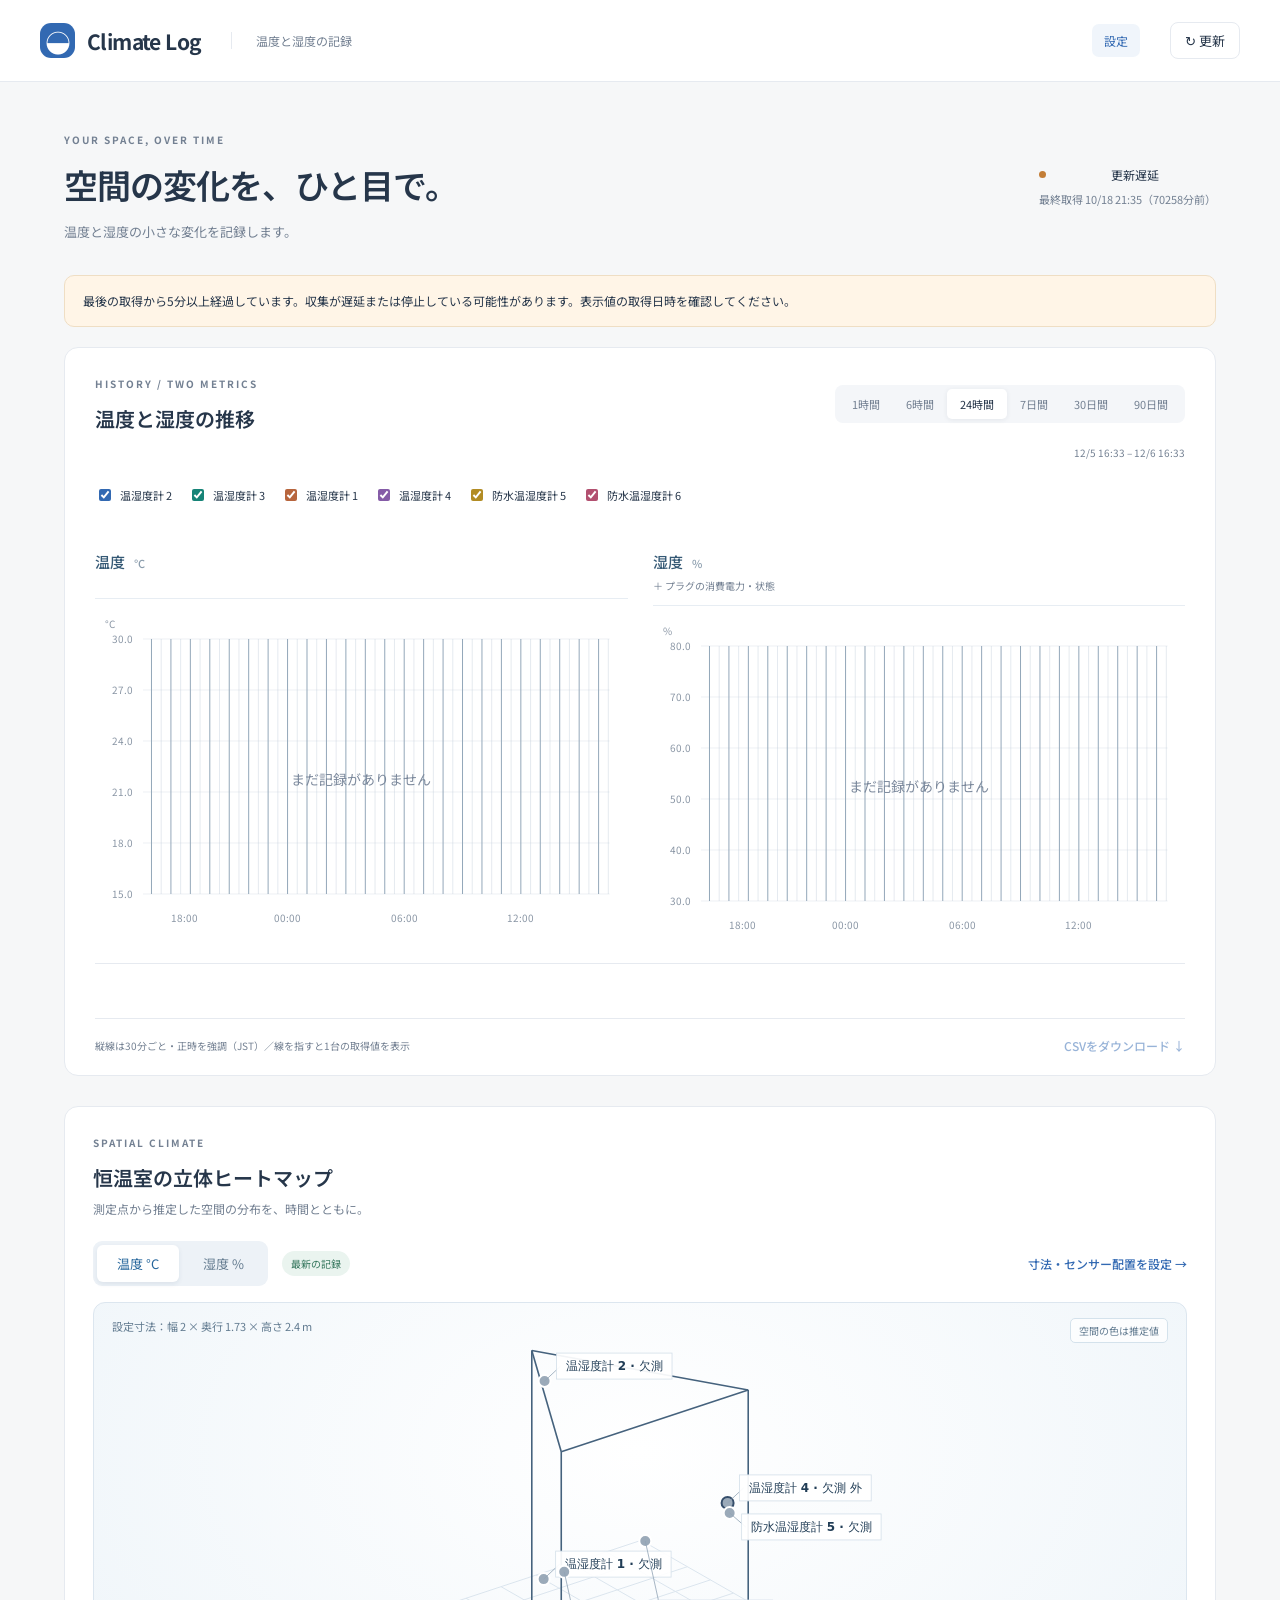
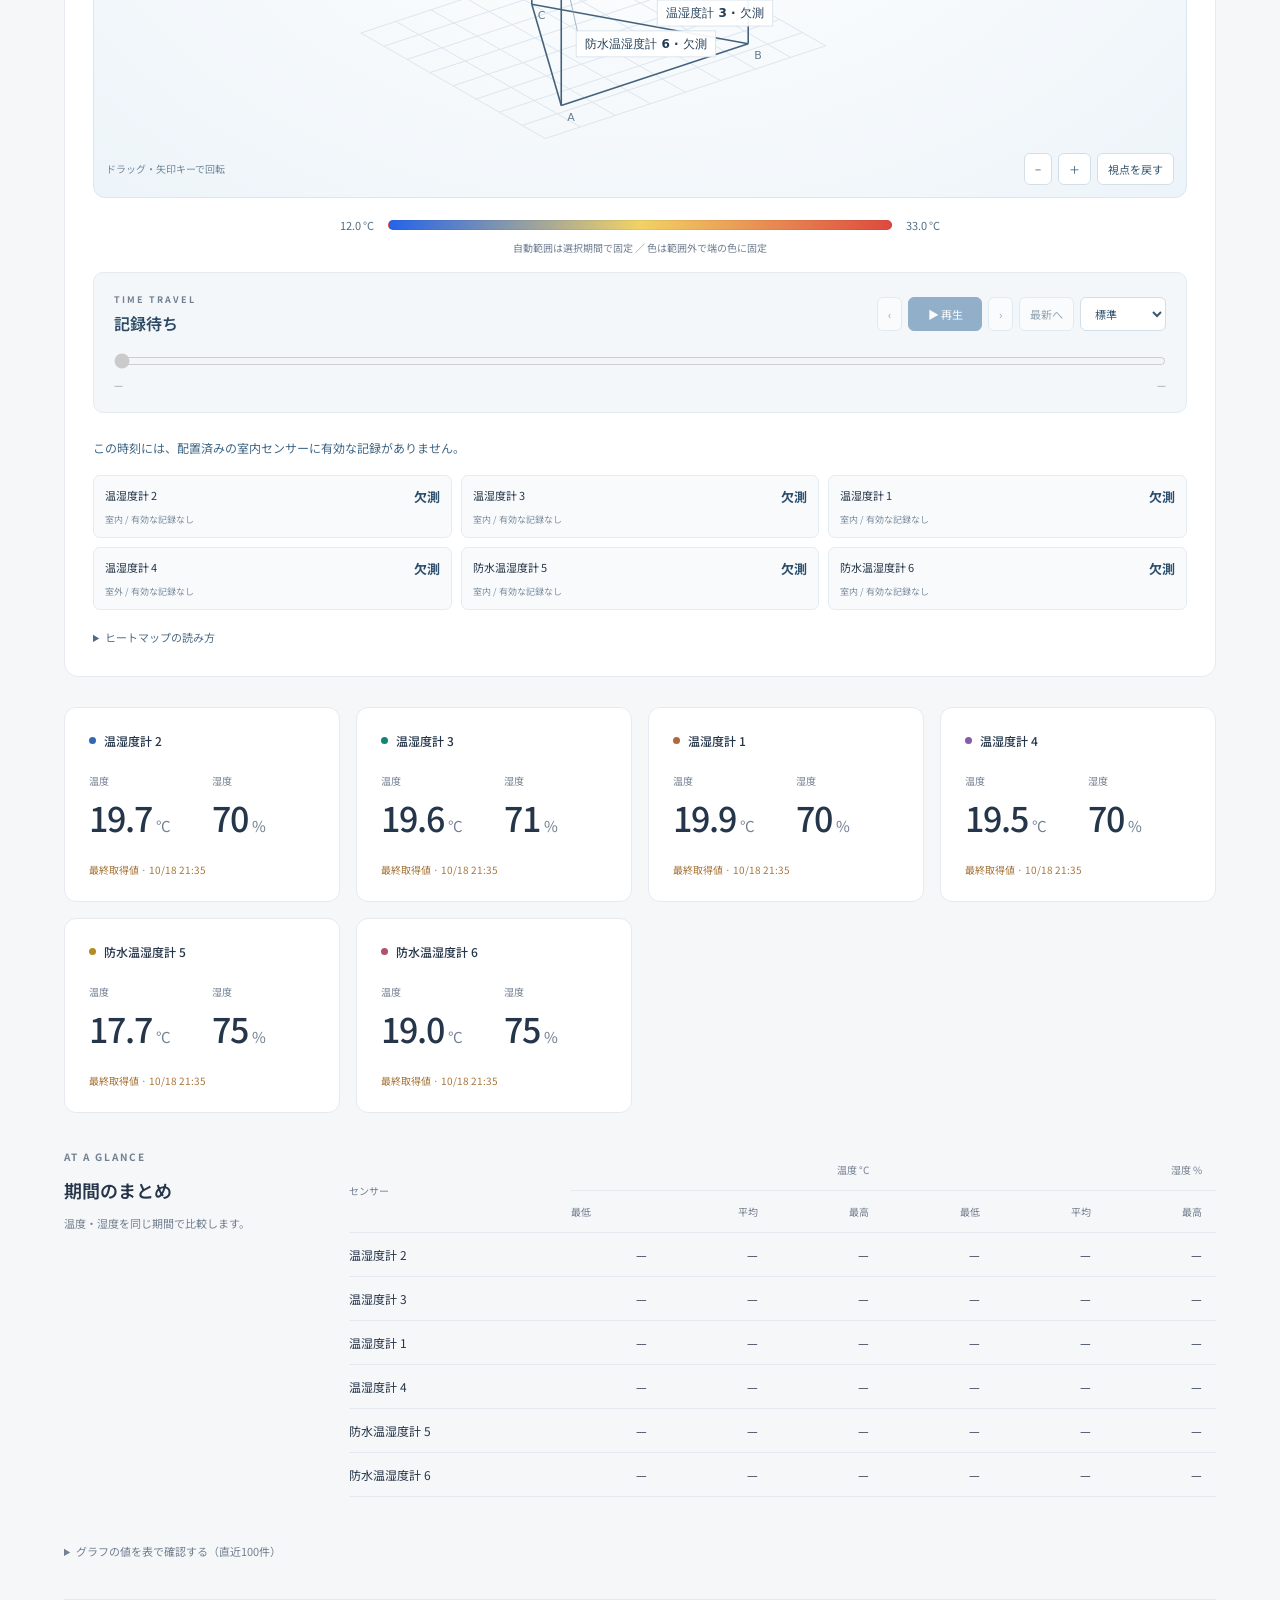
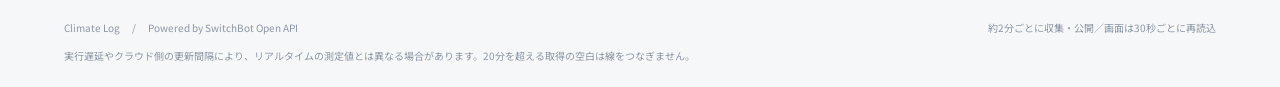
==== commit 248af23d: "Restore complete dashboard HTML after source upload validation" ====
--- a/docs/index.html
+++ b/docs/index.html
@@ -14,24 +14,20 @@
     <div class="intro"><div><p class="eyebrow">YOUR SPACE, OVER TIME</p><h1>空間の変化を、<br class="mobile-break">ひと目で。</h1><p class="subtitle">温度と湿度の小さな変化を記録します。</p></div><div class="connection"><span id="status-dot" class="dot"></span><span id="connection-label">読み込み中</span><small id="last-update">取得状態を確認しています</small></div></div>
     <div id="notice" class="notice" role="status" aria-live="polite" hidden></div>
     <section id="setup" class="setup" hidden aria-labelledby="setup-title"><span class="setup-icon" aria-hidden="true">⌁</span><div><p class="eyebrow">READY TO CONNECT</p><h2 id="setup-title">最初の記録を待っています</h2><p>GitHubにSwitchBotの接続情報を登録すると、ここに実際の温度と湿度が表示されます。</p><ol><li>SwitchBotアプリでToken・Secretを取得</li><li>リポジトリのActions secretsに登録</li><li>Actionsから「Collect and publish climate」を実行</li></ol><p class="setup-note">APIキーをこのページに入力する必要はありません。詳しい手順はリポジトリのREADMEをご覧ください。</p><button id="demo-toggle" class="text-button" type="button">サンプルデータで表示を試す →</button></div></section>
-    <section class="chart-panel history-panel" aria-labelledby="chart-title"><div class="panel-heading"><div><p class="eyebrow">HISTORY / TWO METRICS</p><h2 id="chart-title">温度と湿度の推移</h2></div><div class="periods" role="group" aria-label="表示期間"><button type="button" data-days="0.041666666666666664" aria-pressed="false">1時間</button><button type="button" data-days="0.25" aria-pressed="false">6時間</button><button type="button" data-days="1" aria-pressed="true">24時間</button><button type="button" data-days="7" aria-pressed="false">7日間</button><button type="button" data-days="30" aria-pressed="false">30日間</button><button type="button" data-days="90" aria-pressed="false">90日間</button></div></div><p id="range-label" class="range-label hi…9043 tokens truncated…l(DEFAULT_SETTINGS);dirty=true;message('標準設定をフォームに反映しました。共有設定は保存するまで変わりません。');});
-$('reload-settings').addEventListener('click',()=>{if(dirty&&!confirm('未保存の変更を破棄し、共有設定を読み込み直しますか？'))return;load();});
-$('preview-settings').addEventListener('click',()=>{try{const settings=formSettings();window.open('./?preview='+encodeURIComponent(JSON.stringify(settings)),'_blank','noopener,noreferrer');}catch(error){message(error.message,true);}});
-$('settings-form').addEventListener('submit',event=>{event.preventDefault();try{pending=formSettings();$('admin-error').hidden=true;$('admin-dialog').showModal();$('admin-token').focus();}catch(error){message(error.message,true);}});
-function close(){if(saving)return;$('admin-token').value='';pending=null;$('admin-dialog').close();}
-$('close-admin').addEventListener('click',close);
-$('admin-dialog').addEventListener('cancel',event=>{if(saving)event.preventDefault();else{$('admin-token').value='';pending=null;}});
-$('admin-form').addEventListener('submit',async event=>{
-  event.preventDefault();if(saving||!pending)return;saving=true;$('confirm-save').disabled=true;$('close-admin').disabled=true;$('admin-error').hidden=true;
-  let token=$('admin-token').value.trim();$('admin-token').value='';
-  try{
-    if(!expectedSha){const current=await readRepositorySettings(token);expectedSha=current.sha;}
-    const result=await saveSharedSettings(pending,token,expectedSha);expectedSha=result.sha;dirty=false;fill(result.settings);pending=null;$('admin-dialog').close();
-    message('共有設定を保存しました。通常は次の収集・公開で、すべての閲覧者に反映されます。');
-  }catch(error){$('admin-error').textContent=error.message;$('admin-error').hidden=false;}
-  finally{token='';saving=false;$('confirm-save').disabled=false;$('close-admin').disabled=false;}
-});
-window.addEventListener('beforeunload',event=>{if(dirty){event.preventDefault();event.returnValue='';}});
-load();
-
-$('plug-powerMax-auto').addEventListener('change',()=>{$('plug-powerMax').disabled=$('plug-powerMax-auto').checked;});
+    <section class="chart-panel history-panel" aria-labelledby="chart-title"><div class="panel-heading"><div><p class="eyebrow">HISTORY / TWO METRICS</p><h2 id="chart-title">温度と湿度の推移</h2></div><div class="periods" role="group" aria-label="表示期間"><button type="button" data-days="0.041666666666666664" aria-pressed="false">1時間</button><button type="button" data-days="0.25" aria-pressed="false">6時間</button><button type="button" data-days="1" aria-pressed="true">24時間</button><button type="button" data-days="7" aria-pressed="false">7日間</button><button type="button" data-days="30" aria-pressed="false">30日間</button><button type="button" data-days="90" aria-pressed="false">90日間</button></div></div><p id="range-label" class="range-label history-range"></p><div id="legend" class="legend" aria-label="グラフの表示センサー"></div><div class="parallel-charts"><section class="metric-chart" aria-labelledby="temperature-chart-title"><h3 id="temperature-chart-title">温度 <span>°C</span></h3><div class="chart-wrap"><svg tabindex="0" id="chart-temperature" role="img" aria-label="温度の推移グラフ"></svg><div id="chart-empty-temperature" class="chart-empty"><span>まだ記録がありません</span></div><div id="tooltip-temperature" class="tooltip" role="tooltip" hidden></div></div></section><section class="metric-chart" aria-labelledby="humidity-chart-title"><h3 id="humidity-chart-title">湿度 <span>%</span> <small>＋ プラグの消費電力・状態</small></h3><div class="chart-wrap"><svg tabindex="0" id="chart-humidity" role="img" aria-label="湿度の推移グラフ"></svg><div id="chart-empty-humidity" class="chart-empty"><span>まだ記録がありません</span></div><div id="tooltip-humidity" class="tooltip" role="tooltip" hidden></div></div></section></div><div id="plug-legend" class="legend plug-legend" aria-label="湿度グラフに重ねるプラグ"></div><p id="plug-note" class="field-hint plug-note" hidden>破線：消費電力（右軸W）／下の帯：濃い色がON・薄い色がOFF（取得から最大5分）。空白は未取得です。</p><div class="chart-footer"><span>縦線は30分ごと・正時を強調（JST）／線を指すと1台の取得値を表示</span><button id="csv" class="text-button" type="button" disabled>CSVをダウンロード ↓</button></div></section>
+    <section class="spatial-panel" aria-labelledby="heat-title">
+      <div class="panel-heading"><div><p class="eyebrow">SPATIAL CLIMATE</p><h2 id="heat-title">恒温室の立体ヒートマップ</h2><p class="panel-subtitle">測定点から推定した空間の分布を、時間とともに。</p></div></div>
+      <div class="heat-toolbar"><div role="tablist" aria-label="ヒートマップの表示項目" class="heat-tabs"><button id="heat-temperature-tab" type="button" role="tab" data-heat-metric="temperature" aria-selected="true" aria-controls="heat-visual">温度 °C</button><button id="heat-humidity-tab" type="button" role="tab" data-heat-metric="humidity" aria-selected="false" aria-controls="heat-visual">湿度 %</button></div><span id="heat-live-label" class="live-pill">最新の記録</span><a href="./settings.html#placement-title" class="text-button">寸法・センサー配置を設定 →</a></div>
+      <div class="heat-visual" id="heat-visual" role="tabpanel" aria-labelledby="heat-temperature-tab"><div class="scene-meta"><span id="heat-dimensions"></span><span class="estimate-badge">空間の色は推定値</span></div><canvas id="heatmap-canvas" tabindex="0" role="img" aria-label="三角柱状恒温室の3Dヒートマップ">実測値は下のセンサー一覧をご覧ください。</canvas><div class="scene-tools"><span>ドラッグ・矢印キーで回転</span><button type="button" id="heat-zoom-out" aria-label="3D表示を縮小">−</button><button type="button" id="heat-zoom-in" aria-label="3D表示を拡大">＋</button><button type="button" id="heat-reset-view">視点を戻す</button></div></div>
+      <div class="heat-legend"><span id="heat-scale-min">—</span><div id="heat-colorbar" class="colorbar"></div><span id="heat-scale-max">—</span></div><p id="heat-scale-note" class="field-hint"></p>
+      <div class="time-player"><div class="time-player-head"><div><p class="eyebrow">TIME TRAVEL</p><output id="heat-time-label" for="heat-time">記録待ち</output></div><div class="player-buttons"><button type="button" id="heat-prev" aria-label="前の取得時刻">‹</button><button type="button" id="heat-play" aria-pressed="false">▶ 再生</button><button type="button" id="heat-next" aria-label="次の取得時刻">›</button><button type="button" id="heat-latest">最新へ</button><select id="heat-speed" aria-label="再生速度"><option value="2000">ゆっくり</option><option value="1000" selected>標準</option><option value="300">速い</option></select></div></div><input id="heat-time" type="range" min="0" max="0" value="0" aria-label="ヒートマップの取得時刻"><div class="time-ends"><span id="heat-start">—</span><span id="heat-end">—</span></div></div>
+      <p id="heat-status" class="spatial-status" role="status">センサーを配置すると、室内の分布を推定できます。</p><p id="heat-unplaced" class="field-hint"></p><div id="heat-sensor-list" class="heat-sensor-list" aria-label="選択時刻のセンサー実測値"></div>
+      <details class="heat-method"><summary>ヒートマップの読み方</summary><p>丸印は配置したセンサー、その横にセンサー名と実測値を表示します。面の色は室内の有効な測定点から距離による重み付けで推定した値です。測定点が少ない場所や測定点に囲まれていない場所ほど不確かです。空気の流れや壁の断熱は計算していません。</p><p>室外センサーは点と実測値だけを表示し、室内の補間には使いません。選択時刻より未来の値や有効時間を超えた古い値は使いません。配置設定は現在の配置を過去の記録にも適用します。再生は選択期間内の実際の取得時刻に沿って進みます。</p></details>
+    </section>
+    <section id="sensor-cards" class="sensor-cards" aria-label="センサーの現在値"></section>
+    <section class="details" id="summary-section"><div><p class="eyebrow">AT A GLANCE</p><h2>期間のまとめ</h2><p>温度・湿度を同じ期間で比較します。</p></div><div class="table-wrap"><table><thead><tr><th rowspan="2" scope="col">センサー</th><th colspan="3" scope="colgroup">温度 °C</th><th colspan="3" scope="colgroup">湿度 %</th></tr><tr><th>最低</th><th>平均</th><th>最高</th><th>最低</th><th>平均</th><th>最高</th></tr></thead><tbody id="summary"></tbody></table></div></section>
+    <details class="readings" id="readings-section"><summary>グラフの値を表で確認する（直近100件）</summary><div class="table-wrap"><table><thead><tr><th>取得日時（JST）</th><th>センサー</th><th>温度 °C</th><th>湿度 %</th></tr></thead><tbody id="readings"></tbody></table></div></details>
+    <footer><span>Climate Log <span class="footer-divider">/</span> Powered by SwitchBot Open API</span><span id="cadence-label">約2分ごとに収集・公開／画面は60秒ごとに再読込</span><p>実行遅延やクラウド側の更新間隔により、リアルタイムの測定値とは異なる場合があります。<span id="gap-label">20分を超える取得の空白は線をつなぎません。</span></p></footer>
+  </main><script type="module" src="./app.mjs?v=7"></script>
+</body>
+</html>
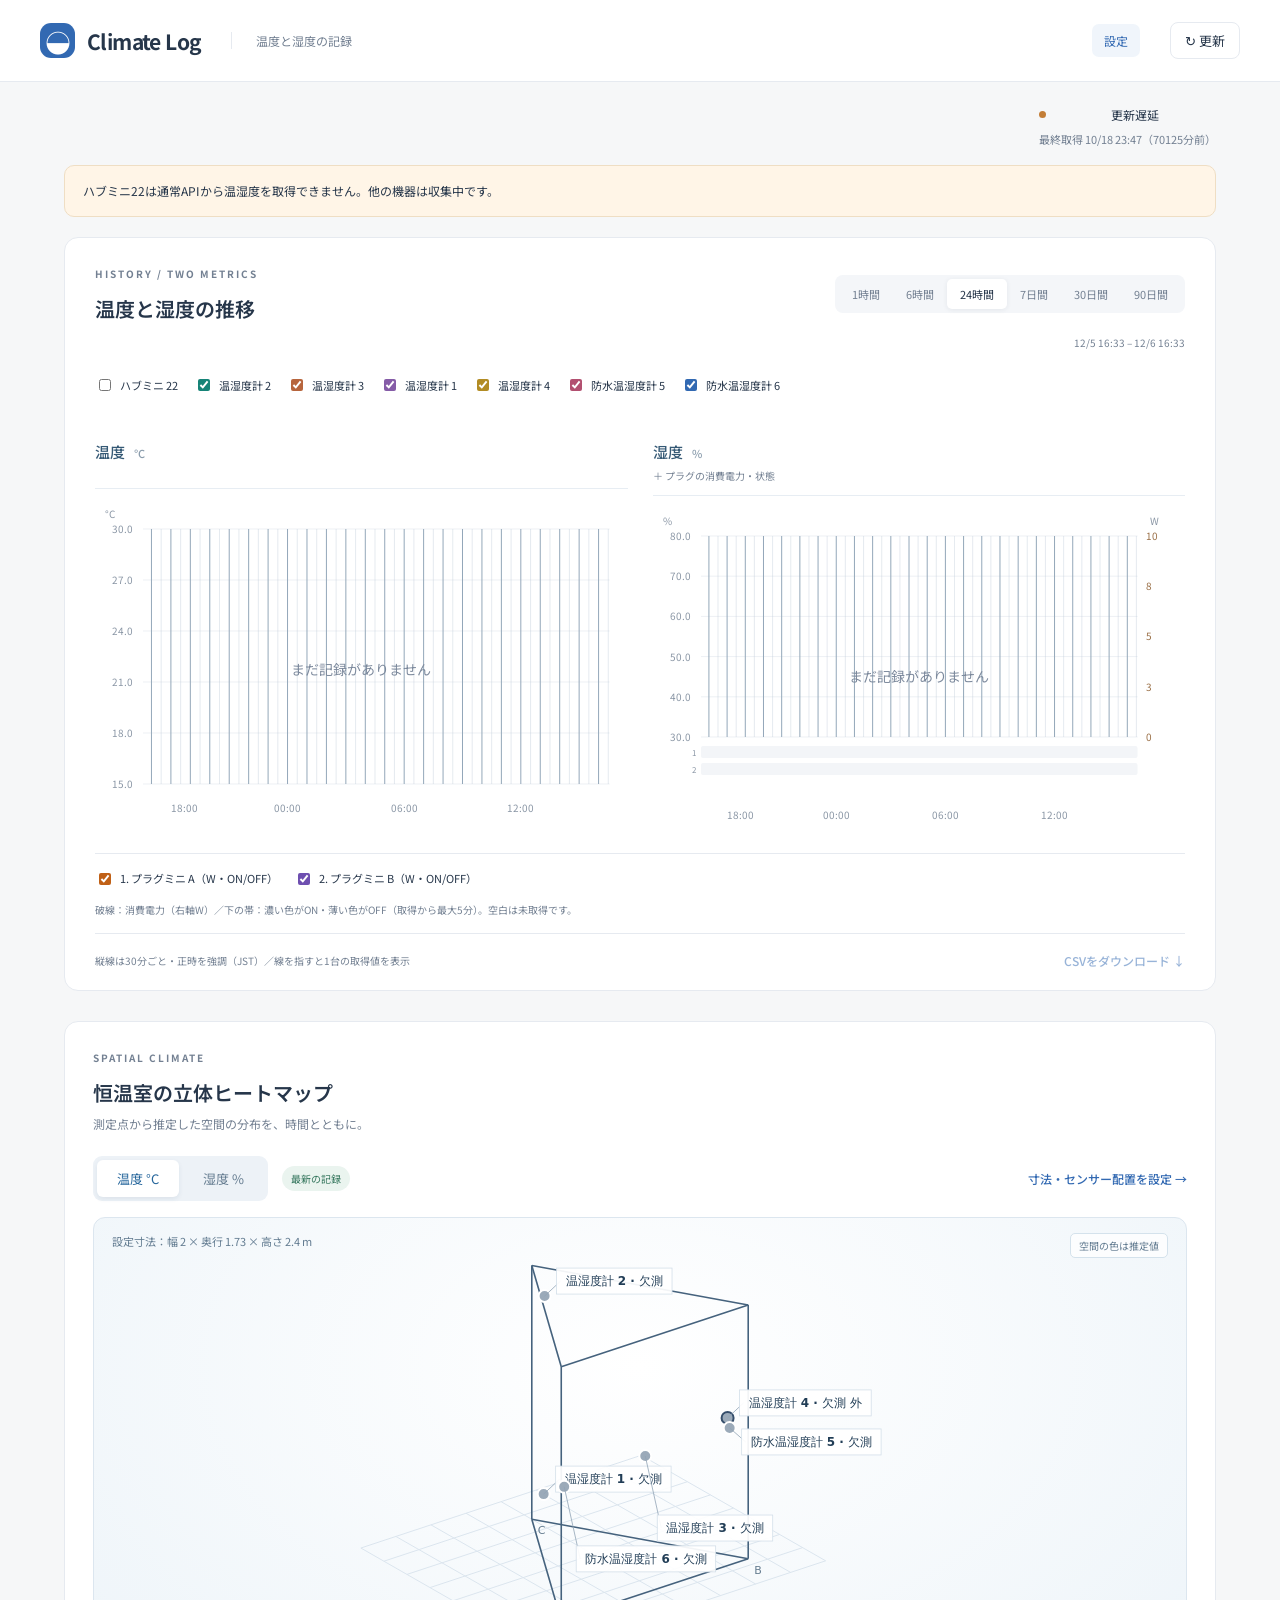
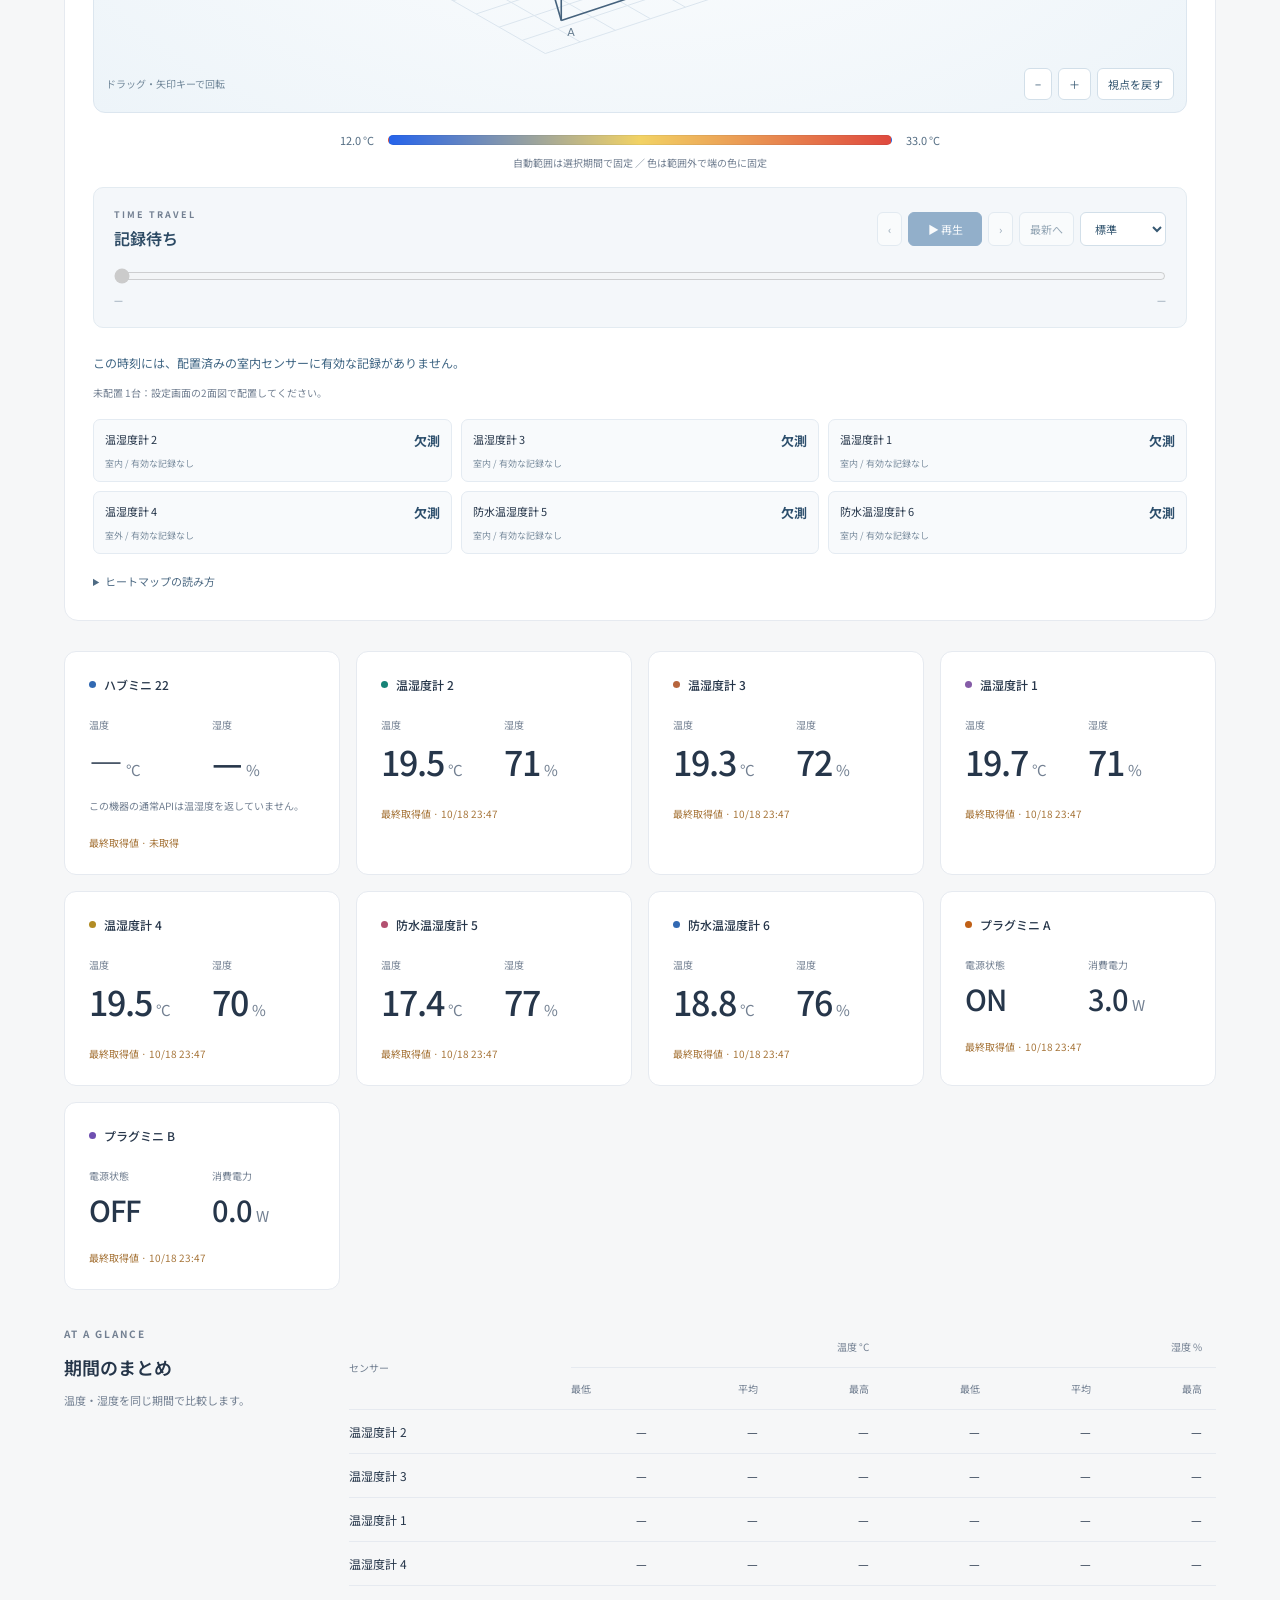
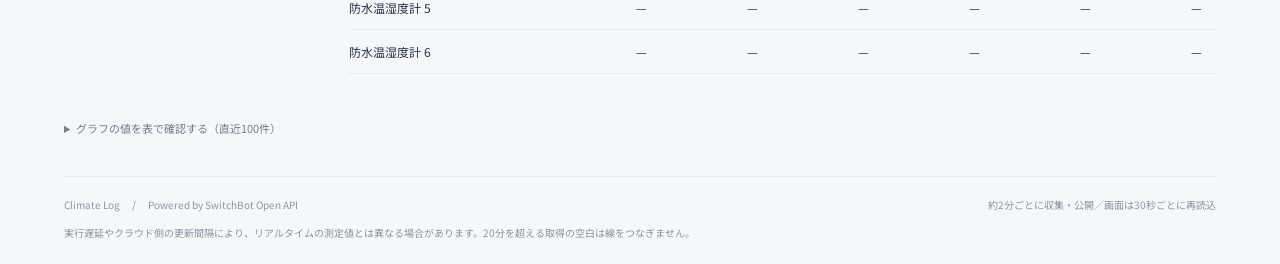
==== commit a4e8fb9f: "Remove introductory copy and compact dashboard header" ====
--- a/docs/index.html
+++ b/docs/index.html
@@ -6,12 +6,12 @@
   <meta name="description" content="SwitchBot温湿度計の記録を、日々の変化がわかるグラフで。">
   <meta name="color-scheme" content="light">
   <title>Climate Log — 温度と湿度の記録</title>
-  <link rel="stylesheet" href="./style.css?v=7">
+  <link rel="stylesheet" href="./style.css?v=8">
 </head>
 <body>
   <header class="topbar"><a class="brand" href="./"><span class="brand-icon" aria-hidden="true">◒</span> Climate Log</a><span class="top-caption">温度と湿度の記録</span><a class="settings-link" href="./settings.html">設定</a><button id="refresh" class="refresh" type="button">↻ <span>更新</span></button></header>
-  <main>
-    <div class="intro"><div><p class="eyebrow">YOUR SPACE, OVER TIME</p><h1>空間の変化を、<br class="mobile-break">ひと目で。</h1><p class="subtitle">温度と湿度の小さな変化を記録します。</p></div><div class="connection"><span id="status-dot" class="dot"></span><span id="connection-label">読み込み中</span><small id="last-update">取得状態を確認しています</small></div></div>
+  <main class="dashboard-main">
+    <div class="dashboard-status"><div class="connection"><span id="status-dot" class="dot"></span><span id="connection-label">読み込み中</span><small id="last-update">取得状態を確認しています</small></div></div>
     <div id="notice" class="notice" role="status" aria-live="polite" hidden></div>
     <section id="setup" class="setup" hidden aria-labelledby="setup-title"><span class="setup-icon" aria-hidden="true">⌁</span><div><p class="eyebrow">READY TO CONNECT</p><h2 id="setup-title">最初の記録を待っています</h2><p>GitHubにSwitchBotの接続情報を登録すると、ここに実際の温度と湿度が表示されます。</p><ol><li>SwitchBotアプリでToken・Secretを取得</li><li>リポジトリのActions secretsに登録</li><li>Actionsから「Collect and publish climate」を実行</li></ol><p class="setup-note">APIキーをこのページに入力する必要はありません。詳しい手順はリポジトリのREADMEをご覧ください。</p><button id="demo-toggle" class="text-button" type="button">サンプルデータで表示を試す →</button></div></section>
     <section class="chart-panel history-panel" aria-labelledby="chart-title"><div class="panel-heading"><div><p class="eyebrow">HISTORY / TWO METRICS</p><h2 id="chart-title">温度と湿度の推移</h2></div><div class="periods" role="group" aria-label="表示期間"><button type="button" data-days="0.041666666666666664" aria-pressed="false">1時間</button><button type="button" data-days="0.25" aria-pressed="false">6時間</button><button type="button" data-days="1" aria-pressed="true">24時間</button><button type="button" data-days="7" aria-pressed="false">7日間</button><button type="button" data-days="30" aria-pressed="false">30日間</button><button type="button" data-days="90" aria-pressed="false">90日間</button></div></div><p id="range-label" class="range-label history-range"></p><div id="legend" class="legend" aria-label="グラフの表示センサー"></div><div class="parallel-charts"><section class="metric-chart" aria-labelledby="temperature-chart-title"><h3 id="temperature-chart-title">温度 <span>°C</span></h3><div class="chart-wrap"><svg tabindex="0" id="chart-temperature" role="img" aria-label="温度の推移グラフ"></svg><div id="chart-empty-temperature" class="chart-empty"><span>まだ記録がありません</span></div><div id="tooltip-temperature" class="tooltip" role="tooltip" hidden></div></div></section><section class="metric-chart" aria-labelledby="humidity-chart-title"><h3 id="humidity-chart-title">湿度 <span>%</span> <small>＋ プラグの消費電力・状態</small></h3><div class="chart-wrap"><svg tabindex="0" id="chart-humidity" role="img" aria-label="湿度の推移グラフ"></svg><div id="chart-empty-humidity" class="chart-empty"><span>まだ記録がありません</span></div><div id="tooltip-humidity" class="tooltip" role="tooltip" hidden></div></div></section></div><div id="plug-legend" class="legend plug-legend" aria-label="湿度グラフに重ねるプラグ"></div><p id="plug-note" class="field-hint plug-note" hidden>破線：消費電力（右軸W）／下の帯：濃い色がON・薄い色がOFF（取得から最大5分）。空白は未取得です。</p><div class="chart-footer"><span>縦線は30分ごと・正時を強調（JST）／線を指すと1台の取得値を表示</span><button id="csv" class="text-button" type="button" disabled>CSVをダウンロード ↓</button></div></section>
--- a/docs/style.css
+++ b/docs/style.css
@@ -13,3 +13,5 @@
 .metric-chart h3 small{display:block;font-size:10px;font-weight:400;color:#738092;margin-top:6px}.plug-legend{margin-top:12px;border-top:1px solid var(--line);padding-top:14px}.plug-note{margin:0 0 14px}.plug-lane-label,.plug-state-label{font-size:8px!important}.power-tick{fill:#9a6f46!important}.plug-power{stroke-width:2;fill:none}.plug-card .value{font-size:29px}.plug-legend label{line-height:1.8}.plug-note[hidden]{display:none}
 
 .metric-chart h3{min-height:60px}
+
+.dashboard-main{padding-top:24px}.dashboard-status{display:flex;justify-content:flex-end;margin-bottom:18px}.dashboard-status .connection{padding-top:0;max-width:none}
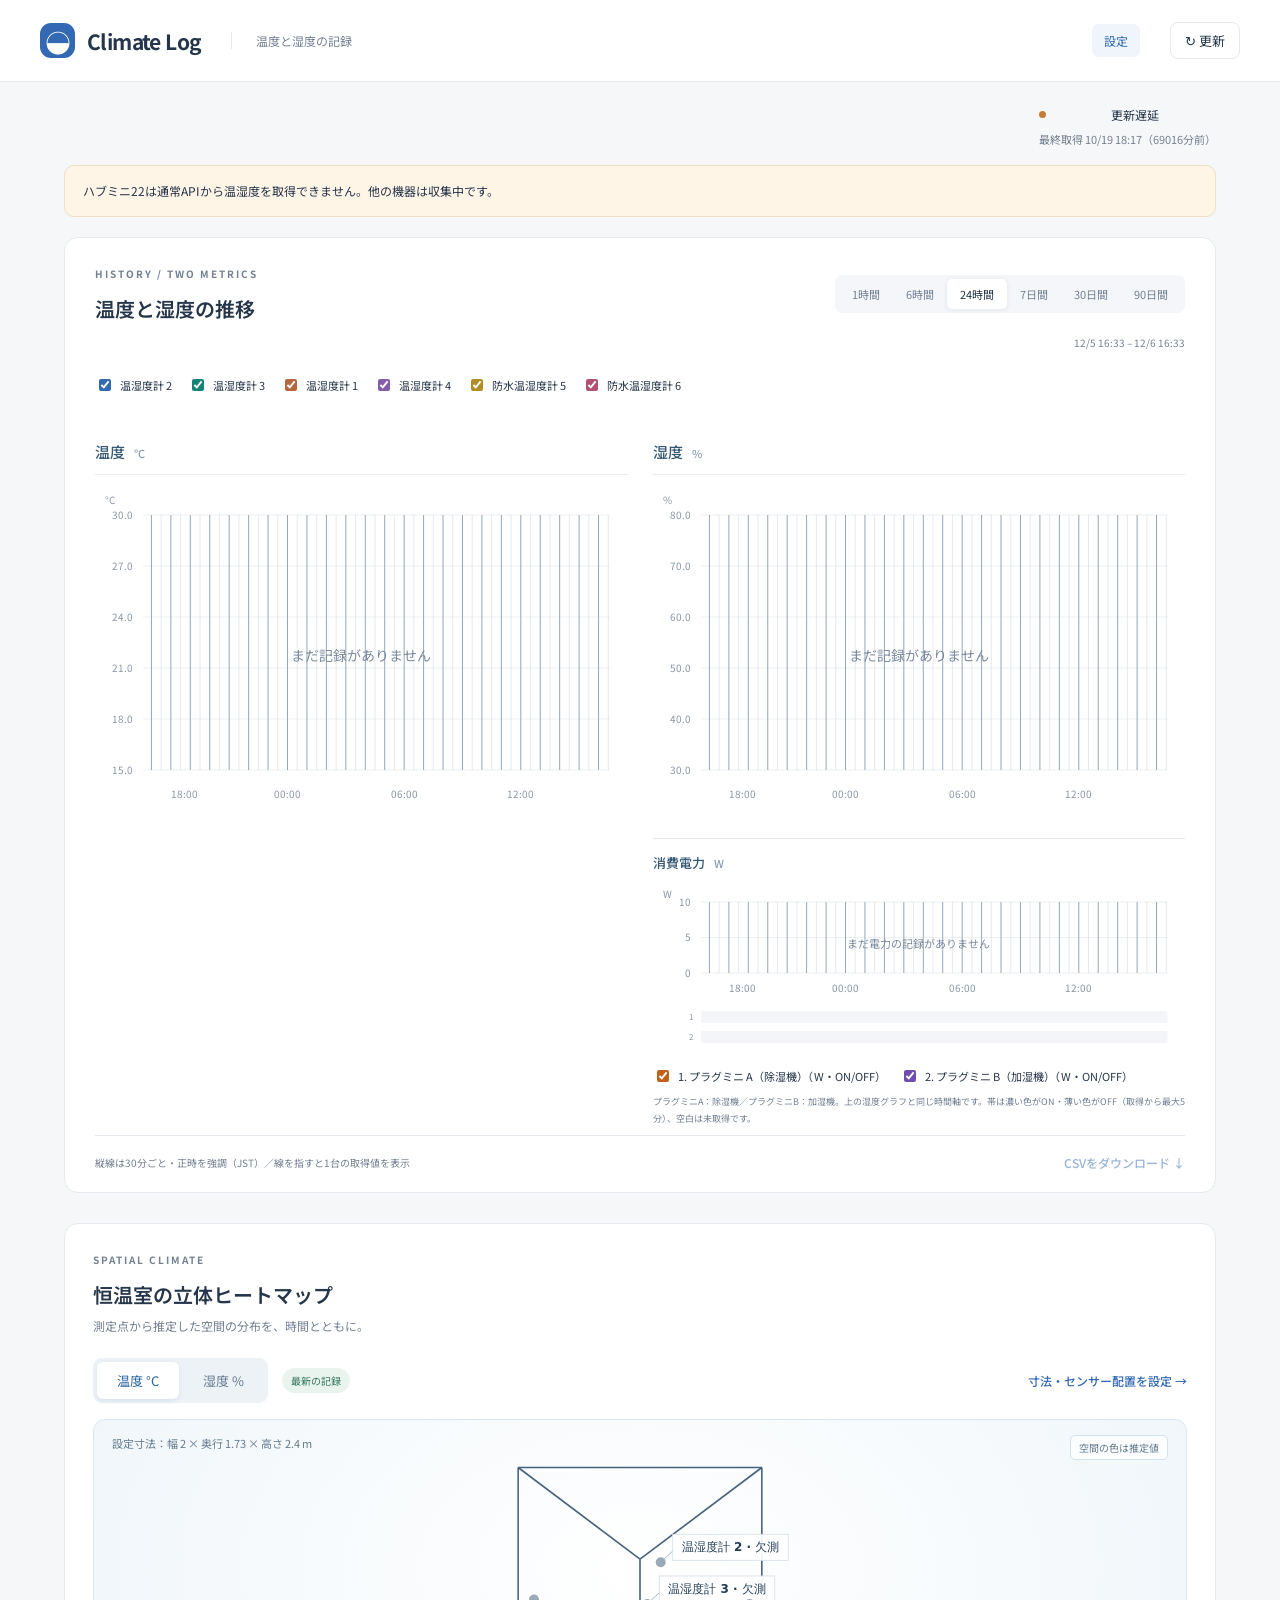
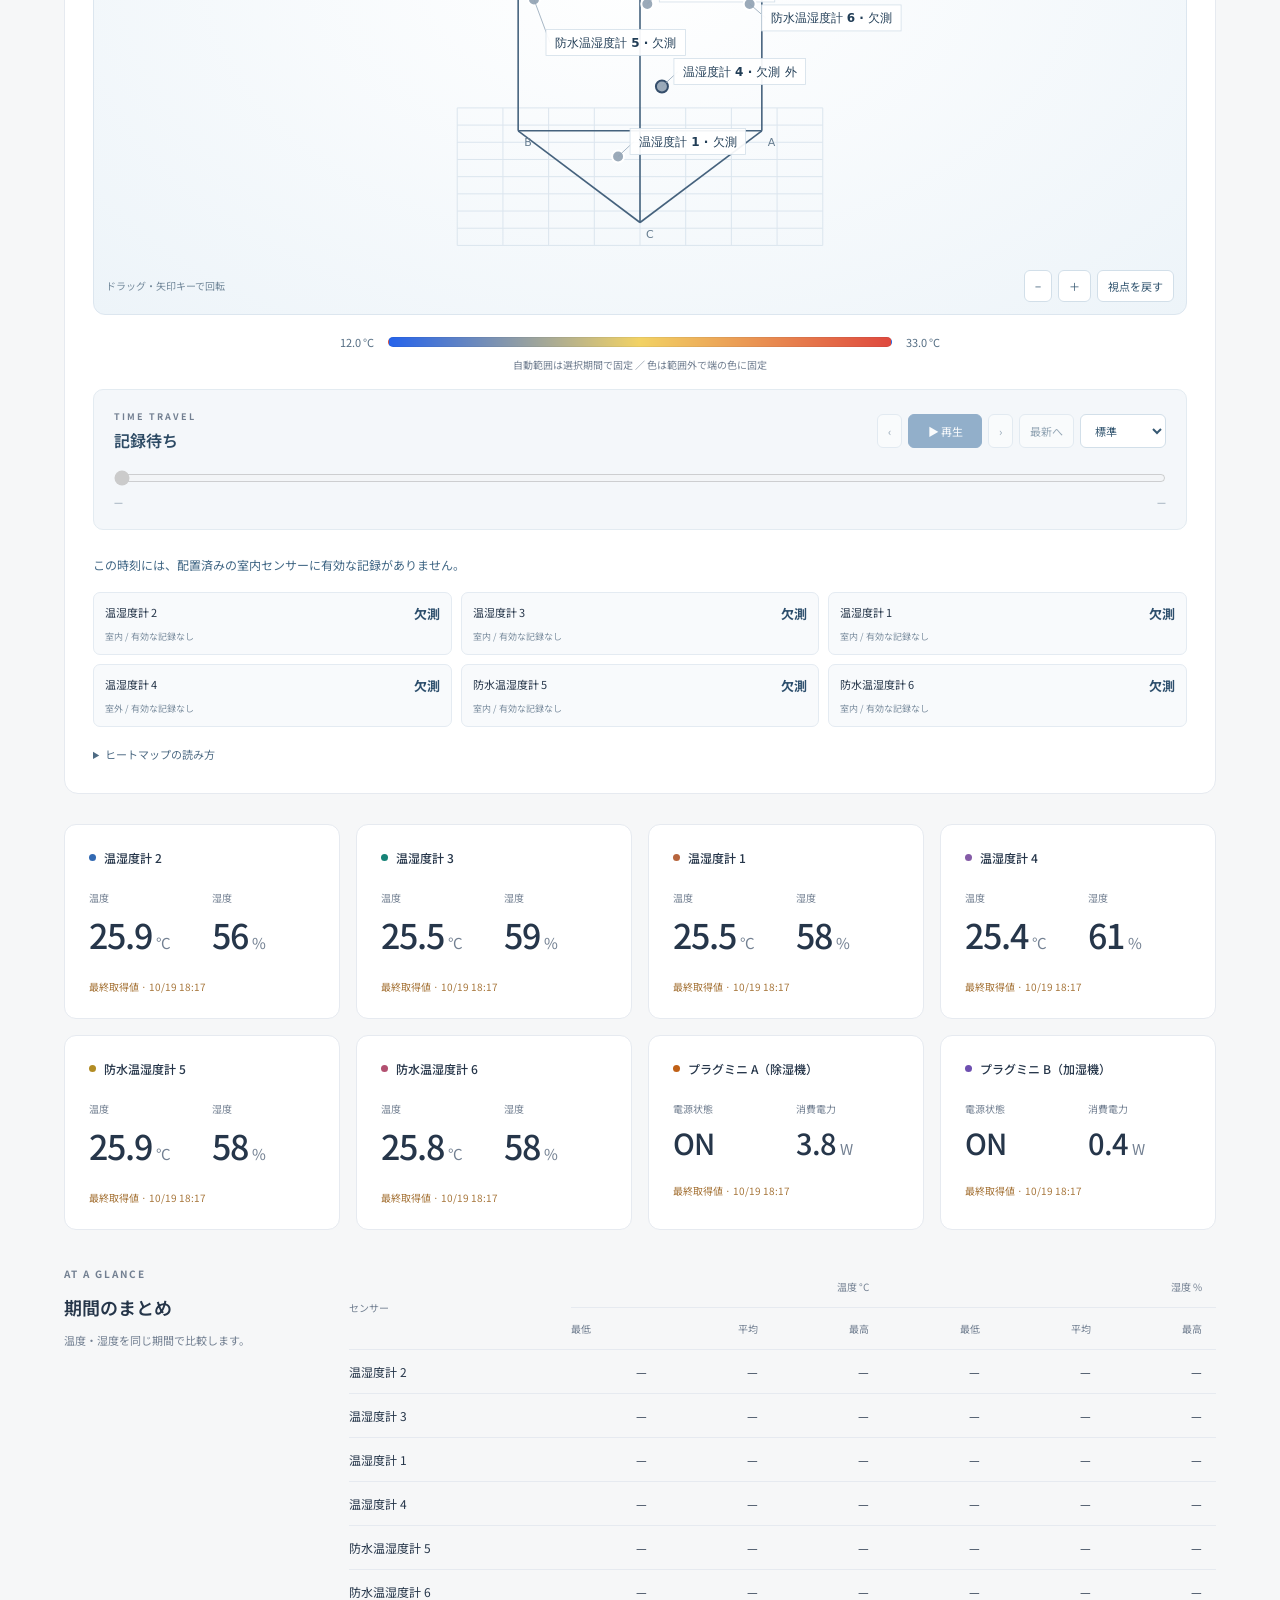
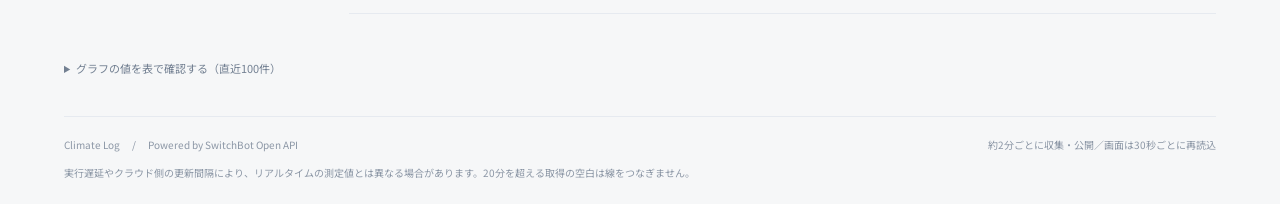
==== commit 827679dc: "Separate power charts, hide Hub Mini and face the chamber toward vertex C" ====
--- a/docs/index.html
+++ b/docs/index.html
@@ -6,7 +6,7 @@
   <meta name="description" content="SwitchBot温湿度計の記録を、日々の変化がわかるグラフで。">
   <meta name="color-scheme" content="light">
   <title>Climate Log — 温度と湿度の記録</title>
-  <link rel="stylesheet" href="./style.css?v=8">
+  <link rel="stylesheet" href="./style.css?v=9">
 </head>
 <body>
   <header class="topbar"><a class="brand" href="./"><span class="brand-icon" aria-hidden="true">◒</span> Climate Log</a><span class="top-caption">温度と湿度の記録</span><a class="settings-link" href="./settings.html">設定</a><button id="refresh" class="refresh" type="button">↻ <span>更新</span></button></header>
@@ -14,7 +14,14 @@
     <div class="dashboard-status"><div class="connection"><span id="status-dot" class="dot"></span><span id="connection-label">読み込み中</span><small id="last-update">取得状態を確認しています</small></div></div>
     <div id="notice" class="notice" role="status" aria-live="polite" hidden></div>
     <section id="setup" class="setup" hidden aria-labelledby="setup-title"><span class="setup-icon" aria-hidden="true">⌁</span><div><p class="eyebrow">READY TO CONNECT</p><h2 id="setup-title">最初の記録を待っています</h2><p>GitHubにSwitchBotの接続情報を登録すると、ここに実際の温度と湿度が表示されます。</p><ol><li>SwitchBotアプリでToken・Secretを取得</li><li>リポジトリのActions secretsに登録</li><li>Actionsから「Collect and publish climate」を実行</li></ol><p class="setup-note">APIキーをこのページに入力する必要はありません。詳しい手順はリポジトリのREADMEをご覧ください。</p><button id="demo-toggle" class="text-button" type="button">サンプルデータで表示を試す →</button></div></section>
-    <section class="chart-panel history-panel" aria-labelledby="chart-title"><div class="panel-heading"><div><p class="eyebrow">HISTORY / TWO METRICS</p><h2 id="chart-title">温度と湿度の推移</h2></div><div class="periods" role="group" aria-label="表示期間"><button type="button" data-days="0.041666666666666664" aria-pressed="false">1時間</button><button type="button" data-days="0.25" aria-pressed="false">6時間</button><button type="button" data-days="1" aria-pressed="true">24時間</button><button type="button" data-days="7" aria-pressed="false">7日間</button><button type="button" data-days="30" aria-pressed="false">30日間</button><button type="button" data-days="90" aria-pressed="false">90日間</button></div></div><p id="range-label" class="range-label history-range"></p><div id="legend" class="legend" aria-label="グラフの表示センサー"></div><div class="parallel-charts"><section class="metric-chart" aria-labelledby="temperature-chart-title"><h3 id="temperature-chart-title">温度 <span>°C</span></h3><div class="chart-wrap"><svg tabindex="0" id="chart-temperature" role="img" aria-label="温度の推移グラフ"></svg><div id="chart-empty-temperature" class="chart-empty"><span>まだ記録がありません</span></div><div id="tooltip-temperature" class="tooltip" role="tooltip" hidden></div></div></section><section class="metric-chart" aria-labelledby="humidity-chart-title"><h3 id="humidity-chart-title">湿度 <span>%</span> <small>＋ プラグの消費電力・状態</small></h3><div class="chart-wrap"><svg tabindex="0" id="chart-humidity" role="img" aria-label="湿度の推移グラフ"></svg><div id="chart-empty-humidity" class="chart-empty"><span>まだ記録がありません</span></div><div id="tooltip-humidity" class="tooltip" role="tooltip" hidden></div></div></section></div><div id="plug-legend" class="legend plug-legend" aria-label="湿度グラフに重ねるプラグ"></div><p id="plug-note" class="field-hint plug-note" hidden>破線：消費電力（右軸W）／下の帯：濃い色がON・薄い色がOFF（取得から最大5分）。空白は未取得です。</p><div class="chart-footer"><span>縦線は30分ごと・正時を強調（JST）／線を指すと1台の取得値を表示</span><button id="csv" class="text-button" type="button" disabled>CSVをダウンロード ↓</button></div></section>
+    <section class="chart-panel history-panel" aria-labelledby="chart-title"><div class="panel-heading"><div><p class="eyebrow">HISTORY / TWO METRICS</p><h2 id="chart-title">温度と湿度の推移</h2></div><div class="periods" role="group" aria-label="表示期間"><button type="button" data-days="0.041666666666666664" aria-pressed="false">1時間</button><button type="button" data-days="0.25" aria-pressed="false">6時間</button><button type="button" data-days="1" aria-pressed="true">24時間</button><button type="button" data-days="7" aria-pressed="false">7日間</button><button type="button" data-days="30" aria-pressed="false">30日間</button><button type="button" data-days="90" aria-pressed="false">90日間</button></div></div><p id="range-label" class="range-label history-range"></p><div id="legend" class="legend" aria-label="グラフの表示センサー"></div><div class="parallel-charts"><section class="metric-chart" aria-labelledby="temperature-chart-title"><h3 id="temperature-chart-title">温度 <span>°C</span></h3><div class="chart-wrap"><svg tabindex="0" id="chart-temperature" role="img" aria-label="温度の推移グラフ"></svg><div id="chart-empty-temperature" class="chart-empty"><span>まだ記録がありません</span></div><div id="tooltip-temperature" class="tooltip" role="tooltip" hidden></div></div></section><div class="humidity-column"><section class="metric-chart" aria-labelledby="humidity-chart-title"><h3 id="humidity-chart-title">湿度 <span>%</span></h3><div class="chart-wrap"><svg tabindex="0" id="chart-humidity" role="img" aria-label="湿度の推移グラフ"></svg><div id="chart-empty-humidity" class="chart-empty"><span>まだ記録がありません</span></div><div id="tooltip-humidity" class="tooltip" role="tooltip" hidden></div></div></section>
+      <section id="power-section" class="power-chart metric-chart" aria-labelledby="power-chart-title" hidden>
+        <h3 id="power-chart-title">消費電力 <span>W</span></h3>
+        <div id="power-wrap" class="chart-wrap power-wrap"><svg tabindex="0" id="chart-power" role="img" aria-label="除湿機と加湿機の消費電力グラフ"></svg><div id="chart-empty-power" class="chart-empty"><span>まだ電力の記録がありません</span></div><div id="tooltip-power" class="tooltip" role="tooltip" hidden></div></div>
+        <div id="plug-states-wrap" class="plug-states-wrap"><svg tabindex="0" id="chart-plug-states" role="img" aria-label="除湿機と加湿機のON／OFF履歴"></svg><div id="tooltip-plug-states" class="tooltip" role="tooltip" hidden></div></div>
+        <div id="plug-legend" class="legend plug-legend" aria-label="消費電力グラフに表示するプラグ"></div>
+        <p id="plug-note" class="field-hint plug-note">プラグミニA：除湿機／プラグミニB：加湿機。上の湿度グラフと同じ時間軸です。帯は濃い色がON・薄い色がOFF（取得から最大5分）、空白は未取得です。</p>
+      </section></div></div><div class="chart-footer"><span>縦線は30分ごと・正時を強調（JST）／線を指すと1台の取得値を表示</span><button id="csv" class="text-button" type="button" disabled>CSVをダウンロード ↓</button></div></section>
     <section class="spatial-panel" aria-labelledby="heat-title">
       <div class="panel-heading"><div><p class="eyebrow">SPATIAL CLIMATE</p><h2 id="heat-title">恒温室の立体ヒートマップ</h2><p class="panel-subtitle">測定点から推定した空間の分布を、時間とともに。</p></div></div>
       <div class="heat-toolbar"><div role="tablist" aria-label="ヒートマップの表示項目" class="heat-tabs"><button id="heat-temperature-tab" type="button" role="tab" data-heat-metric="temperature" aria-selected="true" aria-controls="heat-visual">温度 °C</button><button id="heat-humidity-tab" type="button" role="tab" data-heat-metric="humidity" aria-selected="false" aria-controls="heat-visual">湿度 %</button></div><span id="heat-live-label" class="live-pill">最新の記録</span><a href="./settings.html#placement-title" class="text-button">寸法・センサー配置を設定 →</a></div>
@@ -28,6 +35,6 @@
     <section class="details" id="summary-section"><div><p class="eyebrow">AT A GLANCE</p><h2>期間のまとめ</h2><p>温度・湿度を同じ期間で比較します。</p></div><div class="table-wrap"><table><thead><tr><th rowspan="2" scope="col">センサー</th><th colspan="3" scope="colgroup">温度 °C</th><th colspan="3" scope="colgroup">湿度 %</th></tr><tr><th>最低</th><th>平均</th><th>最高</th><th>最低</th><th>平均</th><th>最高</th></tr></thead><tbody id="summary"></tbody></table></div></section>
     <details class="readings" id="readings-section"><summary>グラフの値を表で確認する（直近100件）</summary><div class="table-wrap"><table><thead><tr><th>取得日時（JST）</th><th>センサー</th><th>温度 °C</th><th>湿度 %</th></tr></thead><tbody id="readings"></tbody></table></div></details>
     <footer><span>Climate Log <span class="footer-divider">/</span> Powered by SwitchBot Open API</span><span id="cadence-label">約2分ごとに収集・公開／画面は60秒ごとに再読込</span><p>実行遅延やクラウド側の更新間隔により、リアルタイムの測定値とは異なる場合があります。<span id="gap-label">20分を超える取得の空白は線をつなぎません。</span></p></footer>
-  </main><script type="module" src="./app.mjs?v=7"></script>
+  </main><script type="module" src="./app.mjs?v=9"></script>
 </body>
 </html>
--- a/docs/style.css
+++ b/docs/style.css
@@ -12,6 +12,10 @@
 @media(max-width:700px){.history-panel .panel-heading{align-items:flex-start;flex-direction:column;gap:15px}.history-panel .periods{width:100%}.history-range{font-size:10px;text-align:left}.history-panel .periods button{min-width:44px;padding:7px 8px}}
 .metric-chart h3 small{display:block;font-size:10px;font-weight:400;color:#738092;margin-top:6px}.plug-legend{margin-top:12px;border-top:1px solid var(--line);padding-top:14px}.plug-note{margin:0 0 14px}.plug-lane-label,.plug-state-label{font-size:8px!important}.power-tick{fill:#9a6f46!important}.plug-power{stroke-width:2;fill:none}.plug-card .value{font-size:29px}.plug-legend label{line-height:1.8}.plug-note[hidden]{display:none}
 
-.metric-chart h3{min-height:60px}
+.metric-chart h3{min-height:46px}
 
 .dashboard-main{padding-top:24px}.dashboard-status{display:flex;justify-content:flex-end;margin-bottom:18px}.dashboard-status .connection{padding-top:0;max-width:none}
+
+/* Power is a separate, time-aligned plot directly below humidity. */
+.humidity-column{min-width:0}.power-chart{margin-top:18px;border-top:1px solid var(--line);padding-top:2px}.power-chart h3{font-size:13px;min-height:0;margin:0 0 8px;padding:12px 0 8px;border-bottom:0}.power-chart .power-wrap,.power-chart #chart-power{height:110px;min-height:110px}.power-chart .plug-states-wrap{position:relative;width:100%;margin-top:5px}.power-chart #chart-plug-states{display:block;width:100%;height:50px;min-height:0}.power-chart .plug-legend{gap:8px 14px;min-height:0;margin-top:6px;padding:8px 0 6px;border-top:0}.power-chart .plug-note{font-size:9px;line-height:1.8;margin:2px 0 0}.power-chart[hidden],.power-wrap[hidden],.plug-states-wrap[hidden]{display:none}.power-chart .chart-empty{font-size:11px}.power-chart .tooltip{z-index:5}.power-chart .series{stroke-width:2}.power-chart svg text{font-size:10px}
+@media(max-width:700px){.power-chart .power-wrap,.power-chart #chart-power{height:100px;min-height:100px}.power-chart .plug-legend label{font-size:10px}}
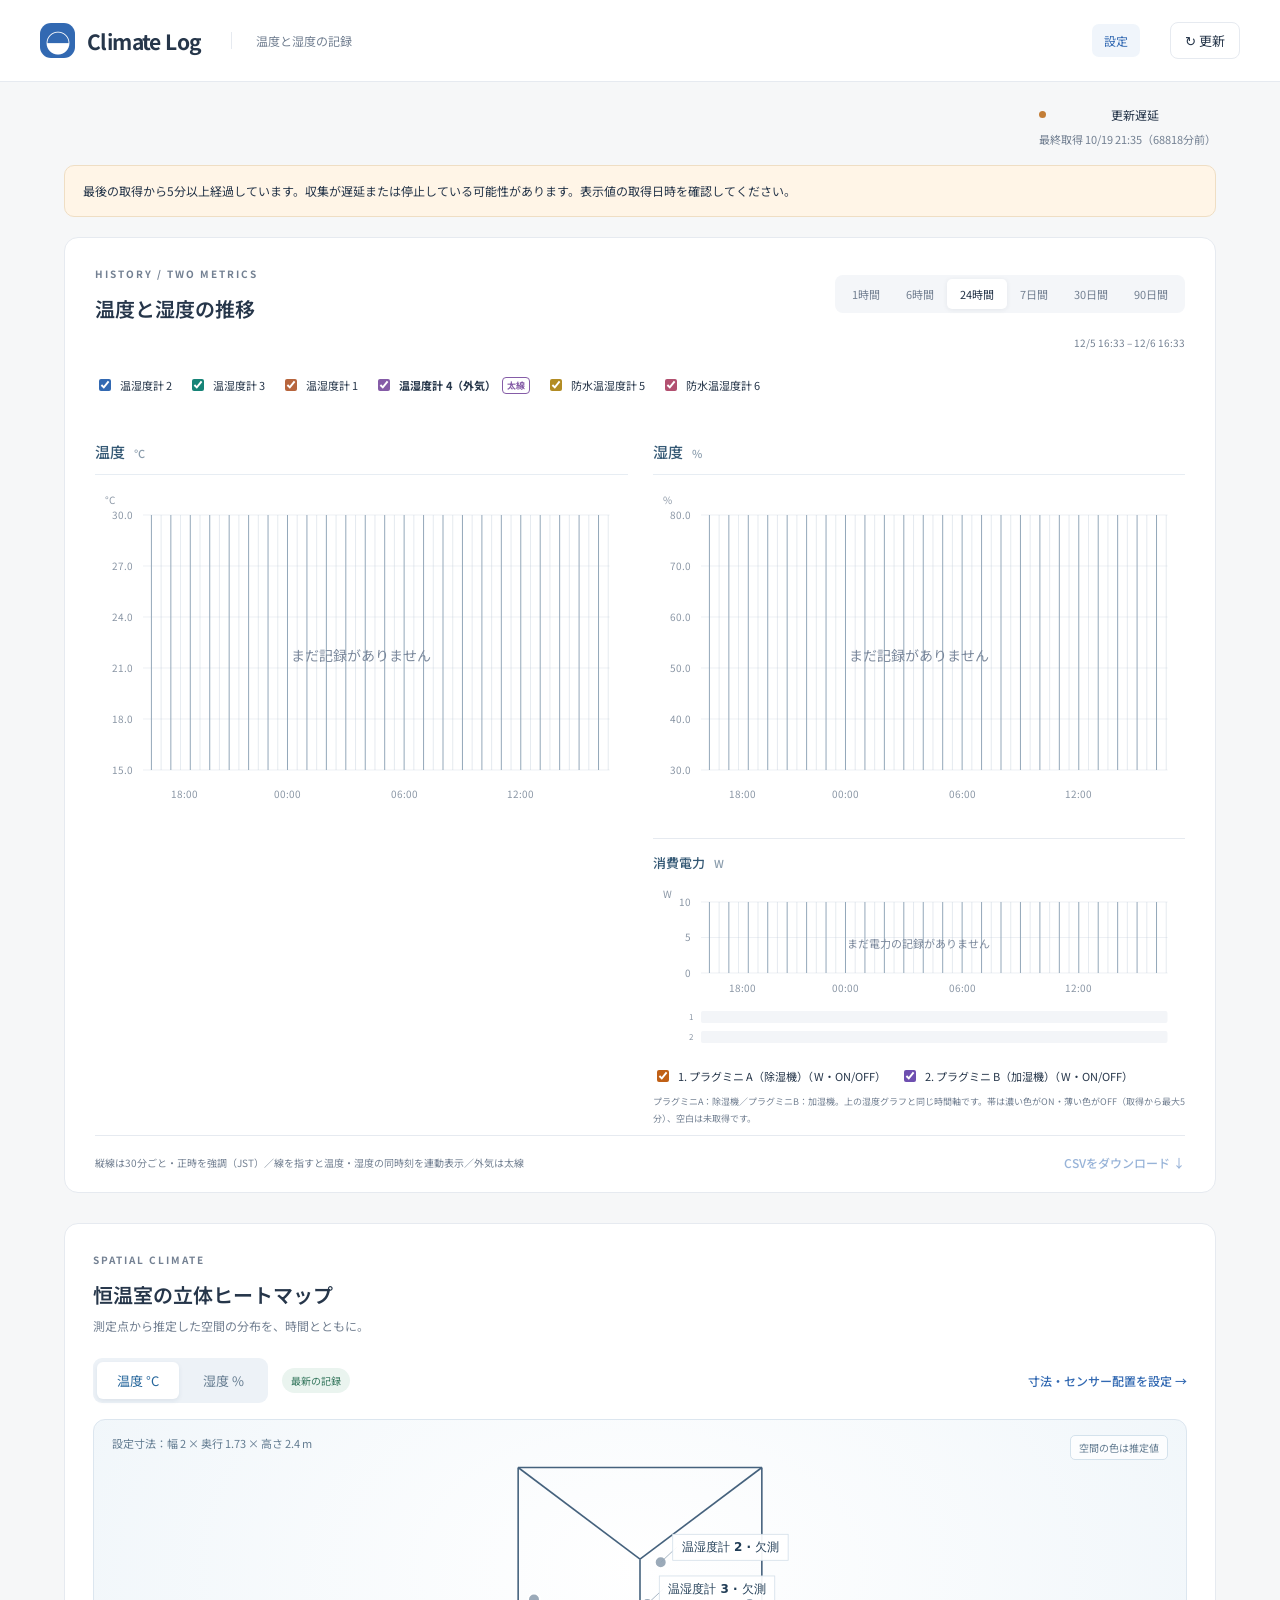
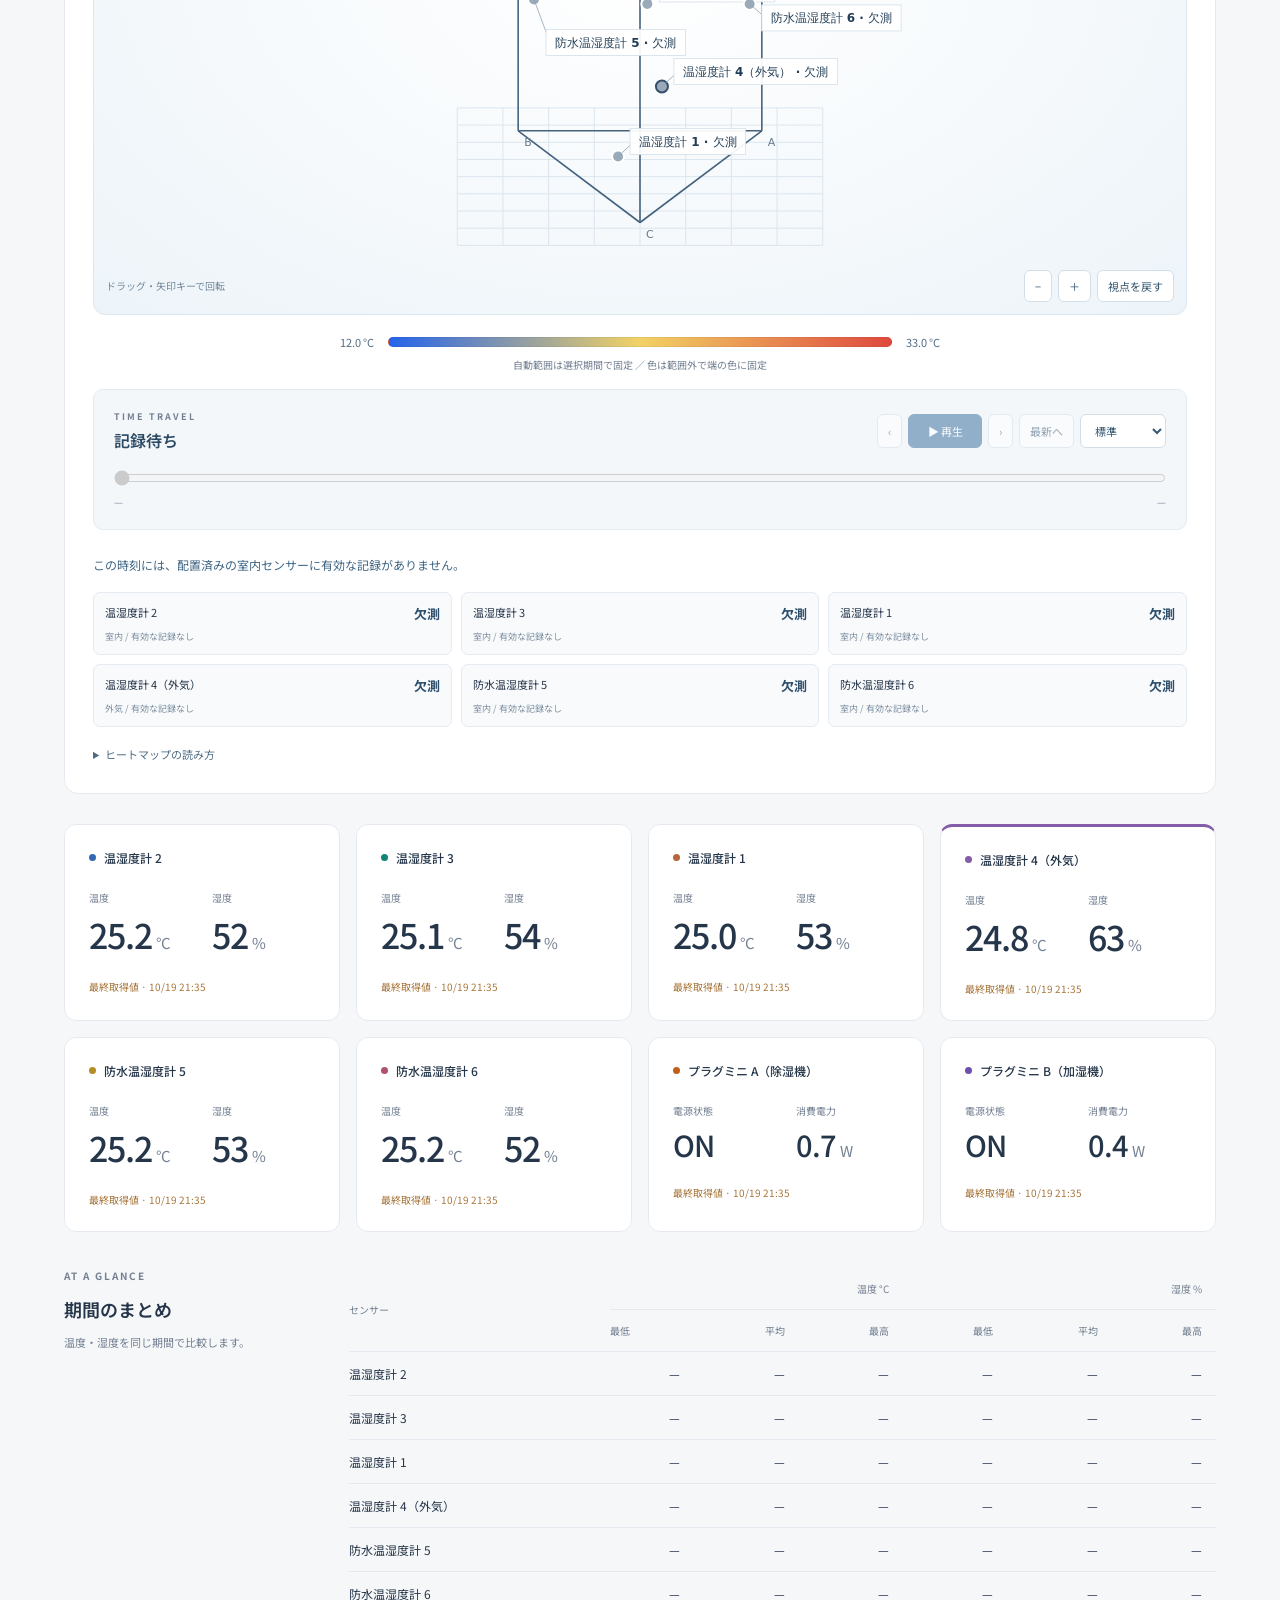
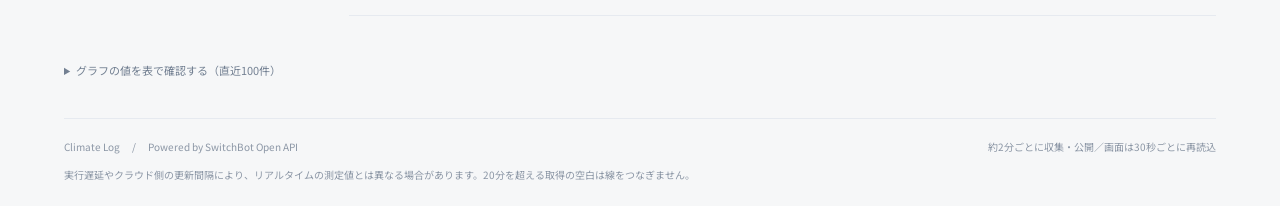
==== commit e46bfdbf: "Emphasize outdoor climate sensors and synchronize temperature/humidity cursors" ====
--- a/docs/index.html
+++ b/docs/index.html
@@ -6,7 +6,7 @@
   <meta name="description" content="SwitchBot温湿度計の記録を、日々の変化がわかるグラフで。">
   <meta name="color-scheme" content="light">
   <title>Climate Log — 温度と湿度の記録</title>
-  <link rel="stylesheet" href="./style.css?v=9">
+  <link rel="stylesheet" href="./style.css?v=10">
 </head>
 <body>
   <header class="topbar"><a class="brand" href="./"><span class="brand-icon" aria-hidden="true">◒</span> Climate Log</a><span class="top-caption">温度と湿度の記録</span><a class="settings-link" href="./settings.html">設定</a><button id="refresh" class="refresh" type="button">↻ <span>更新</span></button></header>
@@ -21,7 +21,7 @@
         <div id="plug-states-wrap" class="plug-states-wrap"><svg tabindex="0" id="chart-plug-states" role="img" aria-label="除湿機と加湿機のON／OFF履歴"></svg><div id="tooltip-plug-states" class="tooltip" role="tooltip" hidden></div></div>
         <div id="plug-legend" class="legend plug-legend" aria-label="消費電力グラフに表示するプラグ"></div>
         <p id="plug-note" class="field-hint plug-note">プラグミニA：除湿機／プラグミニB：加湿機。上の湿度グラフと同じ時間軸です。帯は濃い色がON・薄い色がOFF（取得から最大5分）、空白は未取得です。</p>
-      </section></div></div><div class="chart-footer"><span>縦線は30分ごと・正時を強調（JST）／線を指すと1台の取得値を表示</span><button id="csv" class="text-button" type="button" disabled>CSVをダウンロード ↓</button></div></section>
+      </section></div></div><div class="chart-footer"><span>縦線は30分ごと・正時を強調（JST）／線を指すと温度・湿度の同時刻を連動表示／外気は太線</span><button id="csv" class="text-button" type="button" disabled>CSVをダウンロード ↓</button></div></section>
     <section class="spatial-panel" aria-labelledby="heat-title">
       <div class="panel-heading"><div><p class="eyebrow">SPATIAL CLIMATE</p><h2 id="heat-title">恒温室の立体ヒートマップ</h2><p class="panel-subtitle">測定点から推定した空間の分布を、時間とともに。</p></div></div>
       <div class="heat-toolbar"><div role="tablist" aria-label="ヒートマップの表示項目" class="heat-tabs"><button id="heat-temperature-tab" type="button" role="tab" data-heat-metric="temperature" aria-selected="true" aria-controls="heat-visual">温度 °C</button><button id="heat-humidity-tab" type="button" role="tab" data-heat-metric="humidity" aria-selected="false" aria-controls="heat-visual">湿度 %</button></div><span id="heat-live-label" class="live-pill">最新の記録</span><a href="./settings.html#placement-title" class="text-button">寸法・センサー配置を設定 →</a></div>
@@ -35,6 +35,6 @@
     <section class="details" id="summary-section"><div><p class="eyebrow">AT A GLANCE</p><h2>期間のまとめ</h2><p>温度・湿度を同じ期間で比較します。</p></div><div class="table-wrap"><table><thead><tr><th rowspan="2" scope="col">センサー</th><th colspan="3" scope="colgroup">温度 °C</th><th colspan="3" scope="colgroup">湿度 %</th></tr><tr><th>最低</th><th>平均</th><th>最高</th><th>最低</th><th>平均</th><th>最高</th></tr></thead><tbody id="summary"></tbody></table></div></section>
     <details class="readings" id="readings-section"><summary>グラフの値を表で確認する（直近100件）</summary><div class="table-wrap"><table><thead><tr><th>取得日時（JST）</th><th>センサー</th><th>温度 °C</th><th>湿度 %</th></tr></thead><tbody id="readings"></tbody></table></div></details>
     <footer><span>Climate Log <span class="footer-divider">/</span> Powered by SwitchBot Open API</span><span id="cadence-label">約2分ごとに収集・公開／画面は60秒ごとに再読込</span><p>実行遅延やクラウド側の更新間隔により、リアルタイムの測定値とは異なる場合があります。<span id="gap-label">20分を超える取得の空白は線をつなぎません。</span></p></footer>
-  </main><script type="module" src="./app.mjs?v=9"></script>
+  </main><script type="module" src="./app.mjs?v=10"></script>
 </body>
 </html>
--- a/docs/style.css
+++ b/docs/style.css
@@ -19,3 +19,5 @@
 /* Power is a separate, time-aligned plot directly below humidity. */
 .humidity-column{min-width:0}.power-chart{margin-top:18px;border-top:1px solid var(--line);padding-top:2px}.power-chart h3{font-size:13px;min-height:0;margin:0 0 8px;padding:12px 0 8px;border-bottom:0}.power-chart .power-wrap,.power-chart #chart-power{height:110px;min-height:110px}.power-chart .plug-states-wrap{position:relative;width:100%;margin-top:5px}.power-chart #chart-plug-states{display:block;width:100%;height:50px;min-height:0}.power-chart .plug-legend{gap:8px 14px;min-height:0;margin-top:6px;padding:8px 0 6px;border-top:0}.power-chart .plug-note{font-size:9px;line-height:1.8;margin:2px 0 0}.power-chart[hidden],.power-wrap[hidden],.plug-states-wrap[hidden]{display:none}.power-chart .chart-empty{font-size:11px}.power-chart .tooltip{z-index:5}.power-chart .series{stroke-width:2}.power-chart svg text{font-size:10px}
 @media(max-width:700px){.power-chart .power-wrap,.power-chart #chart-power{height:100px;min-height:100px}.power-chart .plug-legend label{font-size:10px}}
+
+.outdoor-legend{font-weight:700}.outdoor-legend::after{content:'太線';font-size:9px;border:1px solid var(--sensor);color:var(--sensor);padding:1px 4px;border-radius:4px}.outdoor-card{border-top:3px solid var(--sensor)}.tooltip-value.missing{font-size:16px;letter-spacing:0}
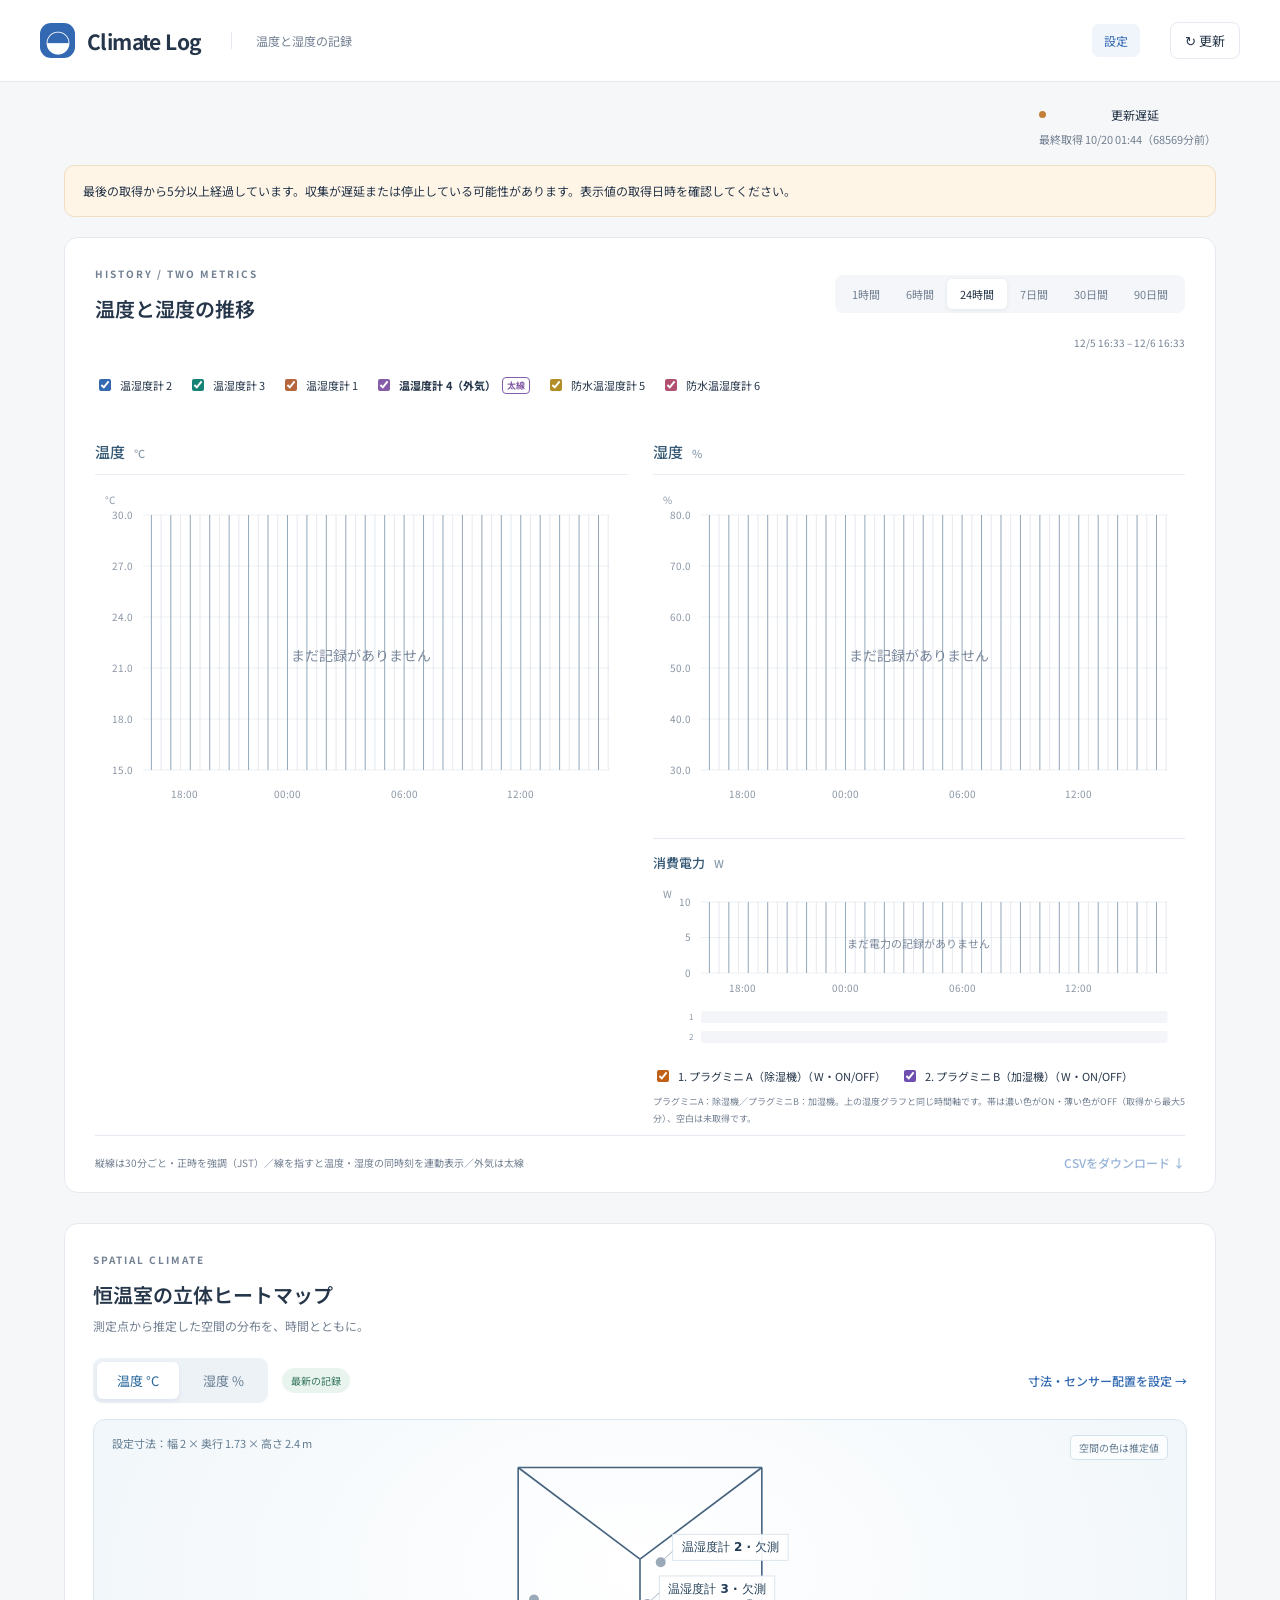
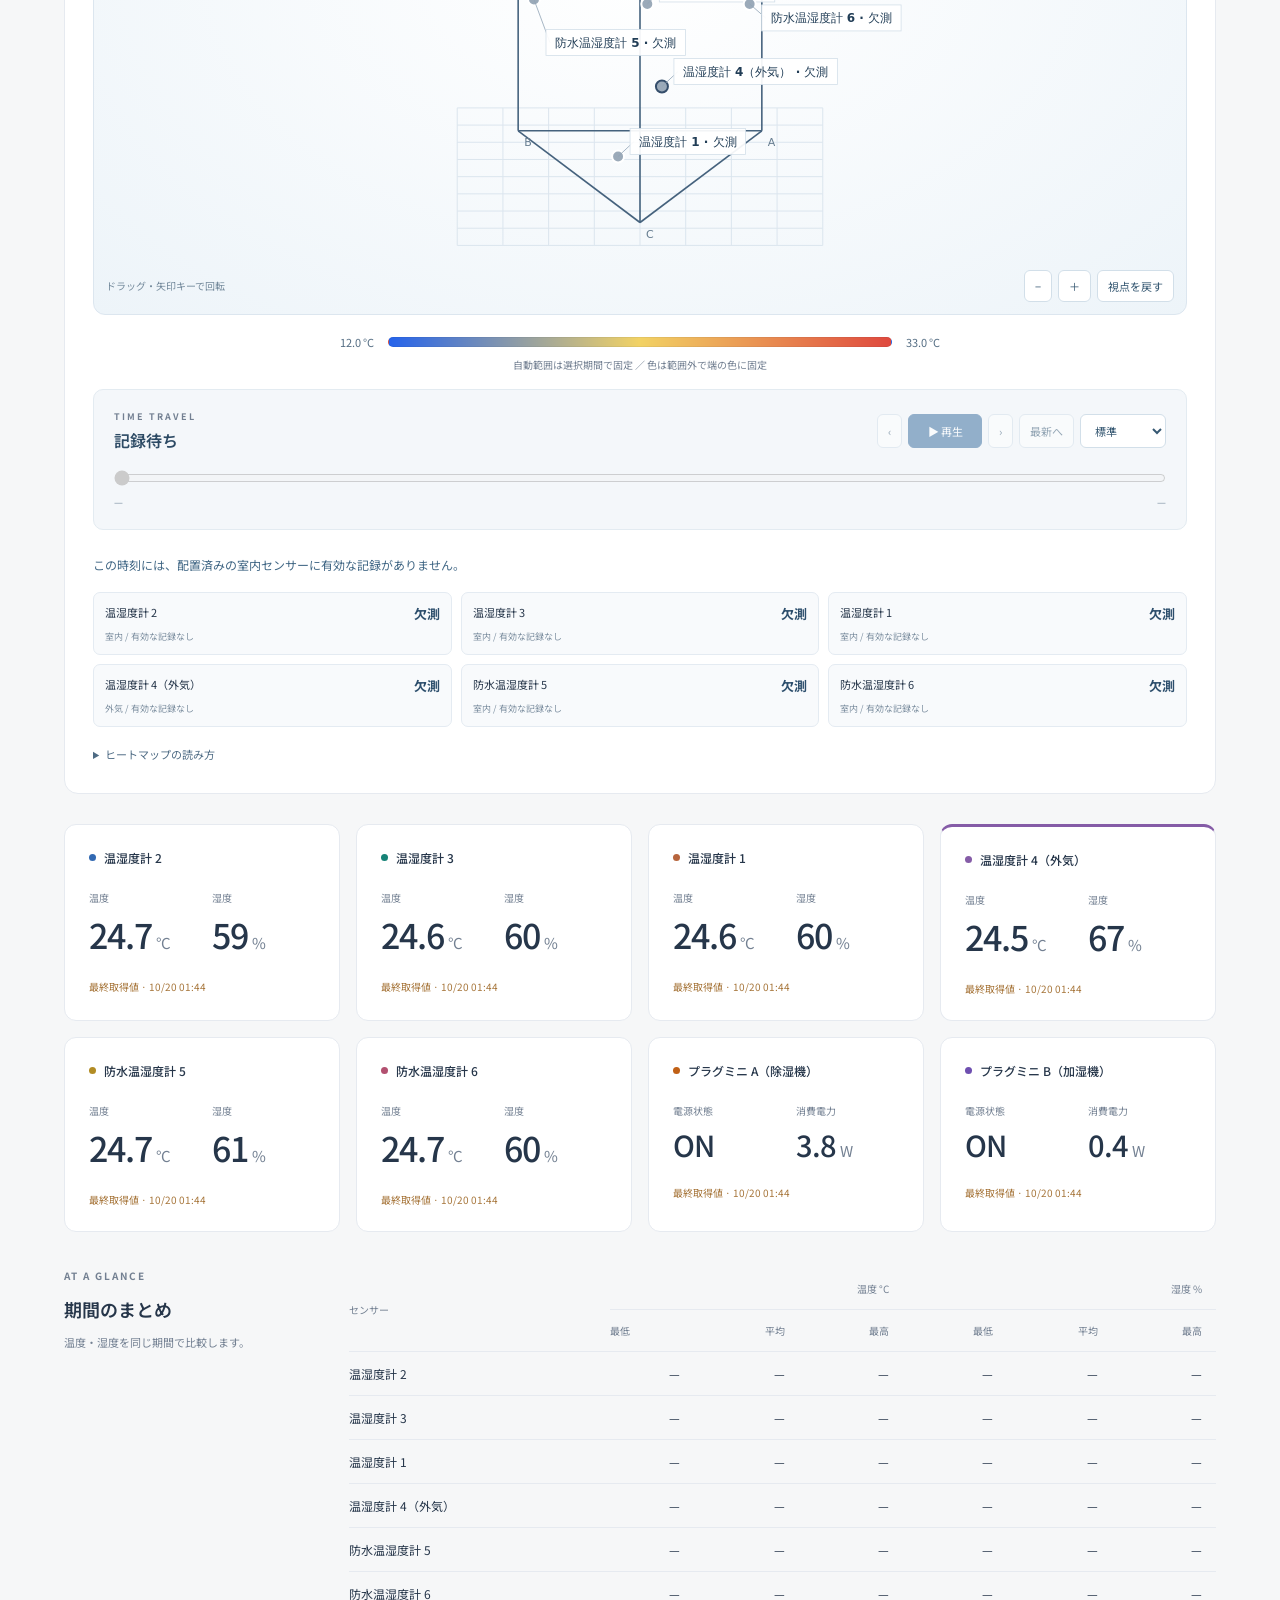
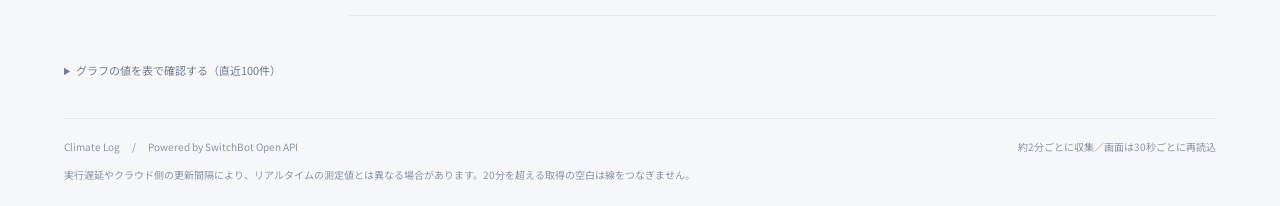
==== commit 85f5cc64: "Keep climate collection running and recover stalled updates" ====
--- a/docs/index.html
+++ b/docs/index.html
@@ -34,7 +34,7 @@
     <section id="sensor-cards" class="sensor-cards" aria-label="センサーの現在値"></section>
     <section class="details" id="summary-section"><div><p class="eyebrow">AT A GLANCE</p><h2>期間のまとめ</h2><p>温度・湿度を同じ期間で比較します。</p></div><div class="table-wrap"><table><thead><tr><th rowspan="2" scope="col">センサー</th><th colspan="3" scope="colgroup">温度 °C</th><th colspan="3" scope="colgroup">湿度 %</th></tr><tr><th>最低</th><th>平均</th><th>最高</th><th>最低</th><th>平均</th><th>最高</th></tr></thead><tbody id="summary"></tbody></table></div></section>
     <details class="readings" id="readings-section"><summary>グラフの値を表で確認する（直近100件）</summary><div class="table-wrap"><table><thead><tr><th>取得日時（JST）</th><th>センサー</th><th>温度 °C</th><th>湿度 %</th></tr></thead><tbody id="readings"></tbody></table></div></details>
-    <footer><span>Climate Log <span class="footer-divider">/</span> Powered by SwitchBot Open API</span><span id="cadence-label">約2分ごとに収集・公開／画面は60秒ごとに再読込</span><p>実行遅延やクラウド側の更新間隔により、リアルタイムの測定値とは異なる場合があります。<span id="gap-label">20分を超える取得の空白は線をつなぎません。</span></p></footer>
-  </main><script type="module" src="./app.mjs?v=10"></script>
+    <footer><span>Climate Log <span class="footer-divider">/</span> Powered by SwitchBot Open API</span><span id="cadence-label">約2分ごとに収集／画面は60秒ごとに再読込</span><p>実行遅延やクラウド側の更新間隔により、リアルタイムの測定値とは異なる場合があります。<span id="gap-label">20分を超える取得の空白は線をつなぎません。</span></p></footer>
+  </main><script type="module" src="./app.mjs?v=11"></script>
 </body>
 </html>
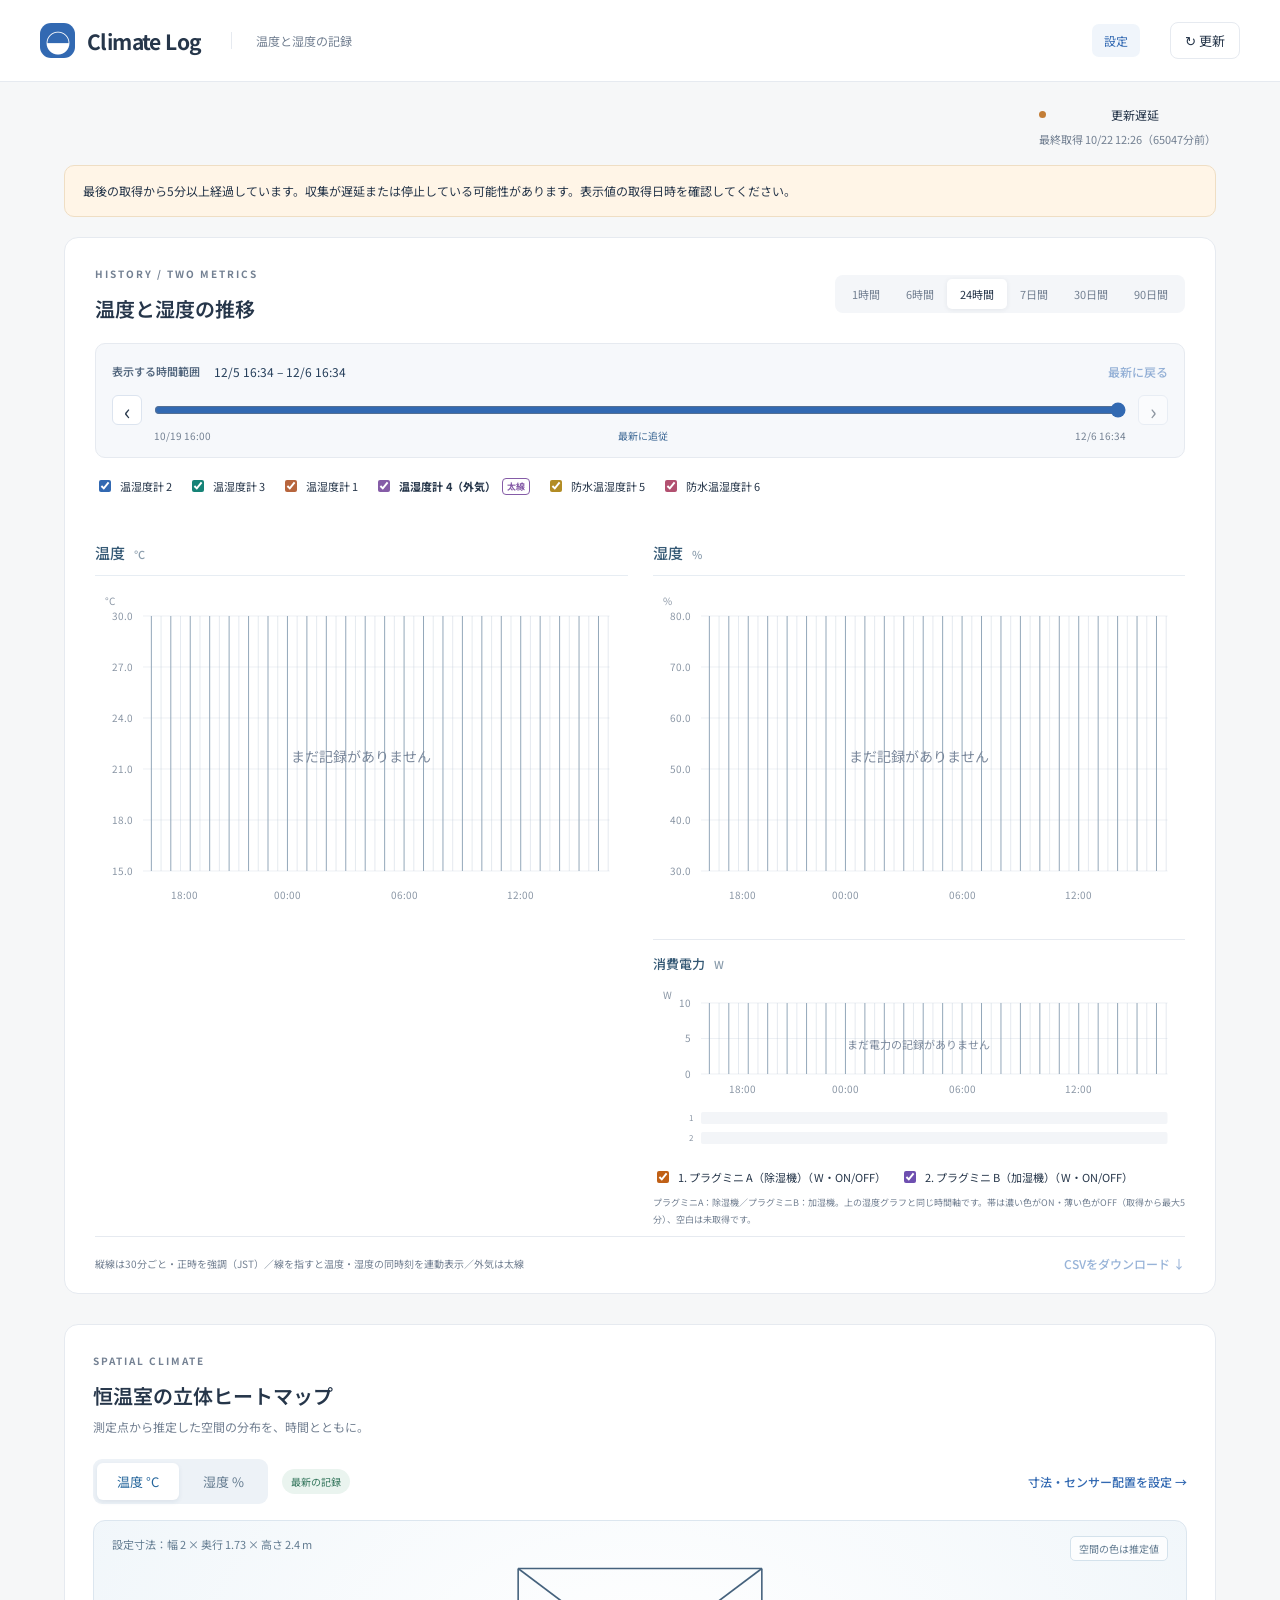
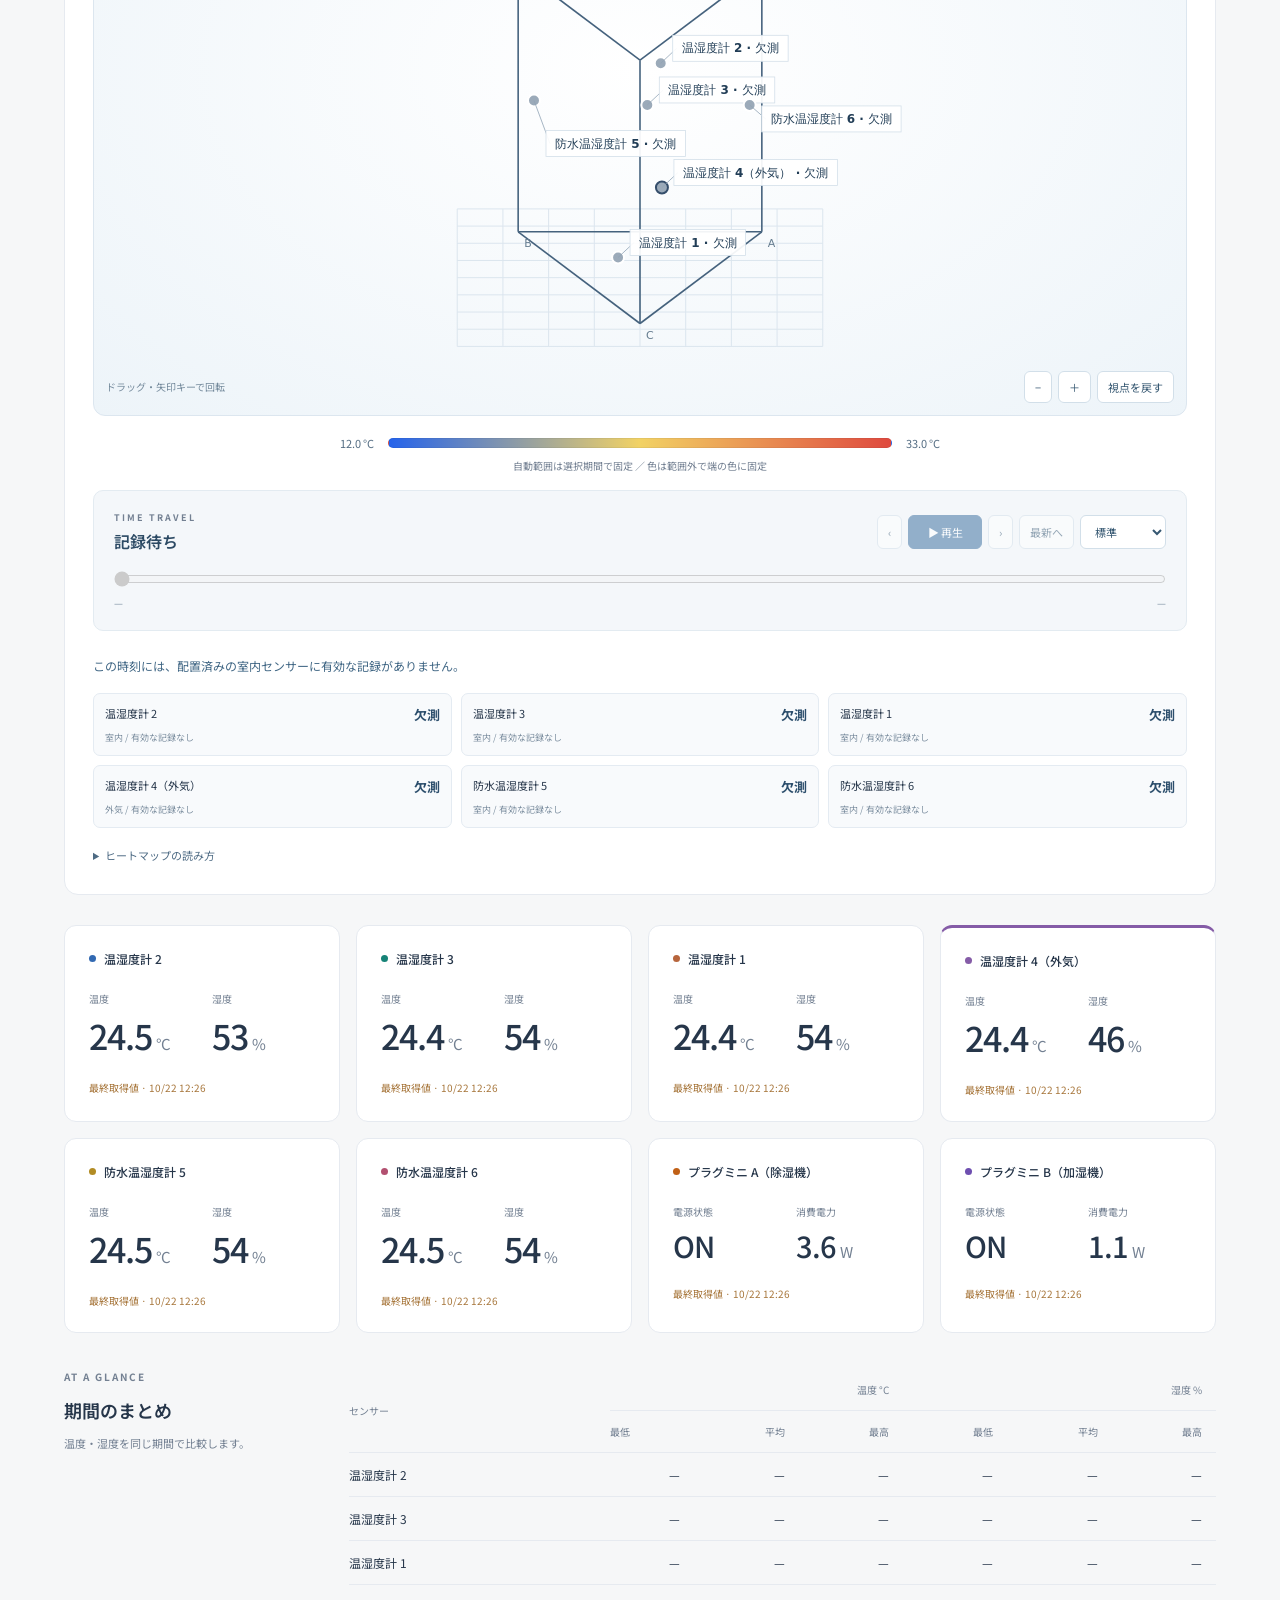
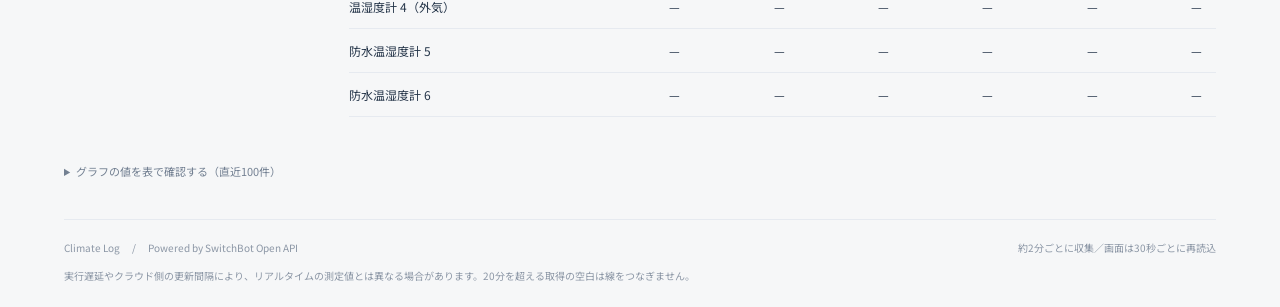
==== commit c7859b8b: "Add a slider to pan linked climate charts through saved history" ====
--- a/docs/index.html
+++ b/docs/index.html
@@ -6,7 +6,7 @@
   <meta name="description" content="SwitchBot温湿度計の記録を、日々の変化がわかるグラフで。">
   <meta name="color-scheme" content="light">
   <title>Climate Log — 温度と湿度の記録</title>
-  <link rel="stylesheet" href="./style.css?v=10">
+  <link rel="stylesheet" href="./style.css?v=12">
 </head>
 <body>
   <header class="topbar"><a class="brand" href="./"><span class="brand-icon" aria-hidden="true">◒</span> Climate Log</a><span class="top-caption">温度と湿度の記録</span><a class="settings-link" href="./settings.html">設定</a><button id="refresh" class="refresh" type="button">↻ <span>更新</span></button></header>
@@ -14,7 +14,11 @@
     <div class="dashboard-status"><div class="connection"><span id="status-dot" class="dot"></span><span id="connection-label">読み込み中</span><small id="last-update">取得状態を確認しています</small></div></div>
     <div id="notice" class="notice" role="status" aria-live="polite" hidden></div>
     <section id="setup" class="setup" hidden aria-labelledby="setup-title"><span class="setup-icon" aria-hidden="true">⌁</span><div><p class="eyebrow">READY TO CONNECT</p><h2 id="setup-title">最初の記録を待っています</h2><p>GitHubにSwitchBotの接続情報を登録すると、ここに実際の温度と湿度が表示されます。</p><ol><li>SwitchBotアプリでToken・Secretを取得</li><li>リポジトリのActions secretsに登録</li><li>Actionsから「Collect and publish climate」を実行</li></ol><p class="setup-note">APIキーをこのページに入力する必要はありません。詳しい手順はリポジトリのREADMEをご覧ください。</p><button id="demo-toggle" class="text-button" type="button">サンプルデータで表示を試す →</button></div></section>
-    <section class="chart-panel history-panel" aria-labelledby="chart-title"><div class="panel-heading"><div><p class="eyebrow">HISTORY / TWO METRICS</p><h2 id="chart-title">温度と湿度の推移</h2></div><div class="periods" role="group" aria-label="表示期間"><button type="button" data-days="0.041666666666666664" aria-pressed="false">1時間</button><button type="button" data-days="0.25" aria-pressed="false">6時間</button><button type="button" data-days="1" aria-pressed="true">24時間</button><button type="button" data-days="7" aria-pressed="false">7日間</button><button type="button" data-days="30" aria-pressed="false">30日間</button><button type="button" data-days="90" aria-pressed="false">90日間</button></div></div><p id="range-label" class="range-label history-range"></p><div id="legend" class="legend" aria-label="グラフの表示センサー"></div><div class="parallel-charts"><section class="metric-chart" aria-labelledby="temperature-chart-title"><h3 id="temperature-chart-title">温度 <span>°C</span></h3><div class="chart-wrap"><svg tabindex="0" id="chart-temperature" role="img" aria-label="温度の推移グラフ"></svg><div id="chart-empty-temperature" class="chart-empty"><span>まだ記録がありません</span></div><div id="tooltip-temperature" class="tooltip" role="tooltip" hidden></div></div></section><div class="humidity-column"><section class="metric-chart" aria-labelledby="humidity-chart-title"><h3 id="humidity-chart-title">湿度 <span>%</span></h3><div class="chart-wrap"><svg tabindex="0" id="chart-humidity" role="img" aria-label="湿度の推移グラフ"></svg><div id="chart-empty-humidity" class="chart-empty"><span>まだ記録がありません</span></div><div id="tooltip-humidity" class="tooltip" role="tooltip" hidden></div></div></section>
+    <section class="chart-panel history-panel" aria-labelledby="chart-title"><div class="panel-heading"><div><p class="eyebrow">HISTORY / TWO METRICS</p><h2 id="chart-title">温度と湿度の推移</h2></div><div class="periods" role="group" aria-label="表示期間"><button type="button" data-days="0.041666666666666664" aria-pressed="false">1時間</button><button type="button" data-days="0.25" aria-pressed="false">6時間</button><button type="button" data-days="1" aria-pressed="true">24時間</button><button type="button" data-days="7" aria-pressed="false">7日間</button><button type="button" data-days="30" aria-pressed="false">30日間</button><button type="button" data-days="90" aria-pressed="false">90日間</button></div></div><div class="history-navigation" role="group" aria-label="グラフの時間範囲を移動">
+      <div class="history-navigation-heading"><label for="history-time">表示する時間範囲</label><output id="range-label" class="range-label history-range" for="history-time"></output><button id="history-latest" class="text-button" type="button" disabled>最新に戻る</button></div>
+      <div class="history-range-control"><button id="history-prev" type="button" aria-label="前の時間範囲へ移動" disabled>‹</button><input id="history-time" type="range" min="0" max="0" step="1" value="0" aria-label="グラフの時間範囲" aria-describedby="history-mode" disabled><button id="history-next" type="button" aria-label="次の時間範囲へ移動" disabled>›</button></div>
+      <div class="history-range-meta"><span id="history-earliest">—</span><span id="history-mode">記録待ち</span><span id="history-latest-time">—</span></div>
+    </div><div id="legend" class="legend" aria-label="グラフの表示センサー"></div><div class="parallel-charts"><section class="metric-chart" aria-labelledby="temperature-chart-title"><h3 id="temperature-chart-title">温度 <span>°C</span></h3><div class="chart-wrap"><svg tabindex="0" id="chart-temperature" role="img" aria-label="温度の推移グラフ"></svg><div id="chart-empty-temperature" class="chart-empty"><span>まだ記録がありません</span></div><div id="tooltip-temperature" class="tooltip" role="tooltip" hidden></div></div></section><div class="humidity-column"><section class="metric-chart" aria-labelledby="humidity-chart-title"><h3 id="humidity-chart-title">湿度 <span>%</span></h3><div class="chart-wrap"><svg tabindex="0" id="chart-humidity" role="img" aria-label="湿度の推移グラフ"></svg><div id="chart-empty-humidity" class="chart-empty"><span>まだ記録がありません</span></div><div id="tooltip-humidity" class="tooltip" role="tooltip" hidden></div></div></section>
       <section id="power-section" class="power-chart metric-chart" aria-labelledby="power-chart-title" hidden>
         <h3 id="power-chart-title">消費電力 <span>W</span></h3>
         <div id="power-wrap" class="chart-wrap power-wrap"><svg tabindex="0" id="chart-power" role="img" aria-label="除湿機と加湿機の消費電力グラフ"></svg><div id="chart-empty-power" class="chart-empty"><span>まだ電力の記録がありません</span></div><div id="tooltip-power" class="tooltip" role="tooltip" hidden></div></div>
@@ -35,6 +39,6 @@
     <section class="details" id="summary-section"><div><p class="eyebrow">AT A GLANCE</p><h2>期間のまとめ</h2><p>温度・湿度を同じ期間で比較します。</p></div><div class="table-wrap"><table><thead><tr><th rowspan="2" scope="col">センサー</th><th colspan="3" scope="colgroup">温度 °C</th><th colspan="3" scope="colgroup">湿度 %</th></tr><tr><th>最低</th><th>平均</th><th>最高</th><th>最低</th><th>平均</th><th>最高</th></tr></thead><tbody id="summary"></tbody></table></div></section>
     <details class="readings" id="readings-section"><summary>グラフの値を表で確認する（直近100件）</summary><div class="table-wrap"><table><thead><tr><th>取得日時（JST）</th><th>センサー</th><th>温度 °C</th><th>湿度 %</th></tr></thead><tbody id="readings"></tbody></table></div></details>
     <footer><span>Climate Log <span class="footer-divider">/</span> Powered by SwitchBot Open API</span><span id="cadence-label">約2分ごとに収集／画面は60秒ごとに再読込</span><p>実行遅延やクラウド側の更新間隔により、リアルタイムの測定値とは異なる場合があります。<span id="gap-label">20分を超える取得の空白は線をつなぎません。</span></p></footer>
-  </main><script type="module" src="./app.mjs?v=11"></script>
+  </main><script type="module" src="./app.mjs?v=12"></script>
 </body>
 </html>
--- a/docs/style.css
+++ b/docs/style.css
@@ -21,3 +21,7 @@
 @media(max-width:700px){.power-chart .power-wrap,.power-chart #chart-power{height:100px;min-height:100px}.power-chart .plug-legend label{font-size:10px}}
 
 .outdoor-legend{font-weight:700}.outdoor-legend::after{content:'太線';font-size:9px;border:1px solid var(--sensor);color:var(--sensor);padding:1px 4px;border-radius:4px}.outdoor-card{border-top:3px solid var(--sensor)}.tooltip-value.missing{font-size:16px;letter-spacing:0}
+
+/* The same fixed-width time window drives all history charts. */
+.history-navigation{margin:20px 0 10px;padding:14px 16px;background:#f6f8fb;border:1px solid var(--line);border-radius:10px}.history-navigation-heading{display:flex;align-items:center;gap:14px;flex-wrap:wrap}.history-navigation-heading label{font-size:11px;font-weight:600;color:#53677e}.history-navigation-heading .history-range{margin:0;font-size:12px;font-variant-numeric:tabular-nums;color:#263f5b}.history-navigation-heading .text-button{margin-left:auto;white-space:nowrap}.history-range-control{display:flex;align-items:center;gap:12px;margin-top:10px}.history-range-control button{width:30px;height:30px;flex:0 0 30px;border:1px solid #dce4ef;background:#fff;border-radius:6px;font-size:22px;line-height:1}.history-range-control input{width:100%;min-width:0;height:30px;margin:0;accent-color:var(--blue);cursor:ew-resize}.history-range-control input:focus-visible{outline:3px solid #588acf;outline-offset:2px;border-radius:4px}.history-range-control input:disabled{opacity:.4;cursor:default}.history-range-meta{display:flex;justify-content:space-between;align-items:center;gap:8px;margin:3px 42px 0;font-size:10px;color:var(--muted);font-variant-numeric:tabular-nums}.history-range-meta #history-mode{color:#426c98;text-align:center}
+@media(max-width:700px){.history-navigation{padding:11px 12px;margin-top:16px}.history-navigation-heading{gap:4px 10px}.history-navigation-heading .history-range{order:3;flex-basis:100%;max-width:none;text-align:left;font-size:11px}.history-navigation-heading .text-button{font-size:11px}.history-range-control{gap:8px;margin-top:7px}.history-range-meta{margin-left:0;margin-right:0;flex-wrap:wrap;font-size:9px}.history-range-meta #history-mode{order:3;flex-basis:100%;margin-top:3px}}
